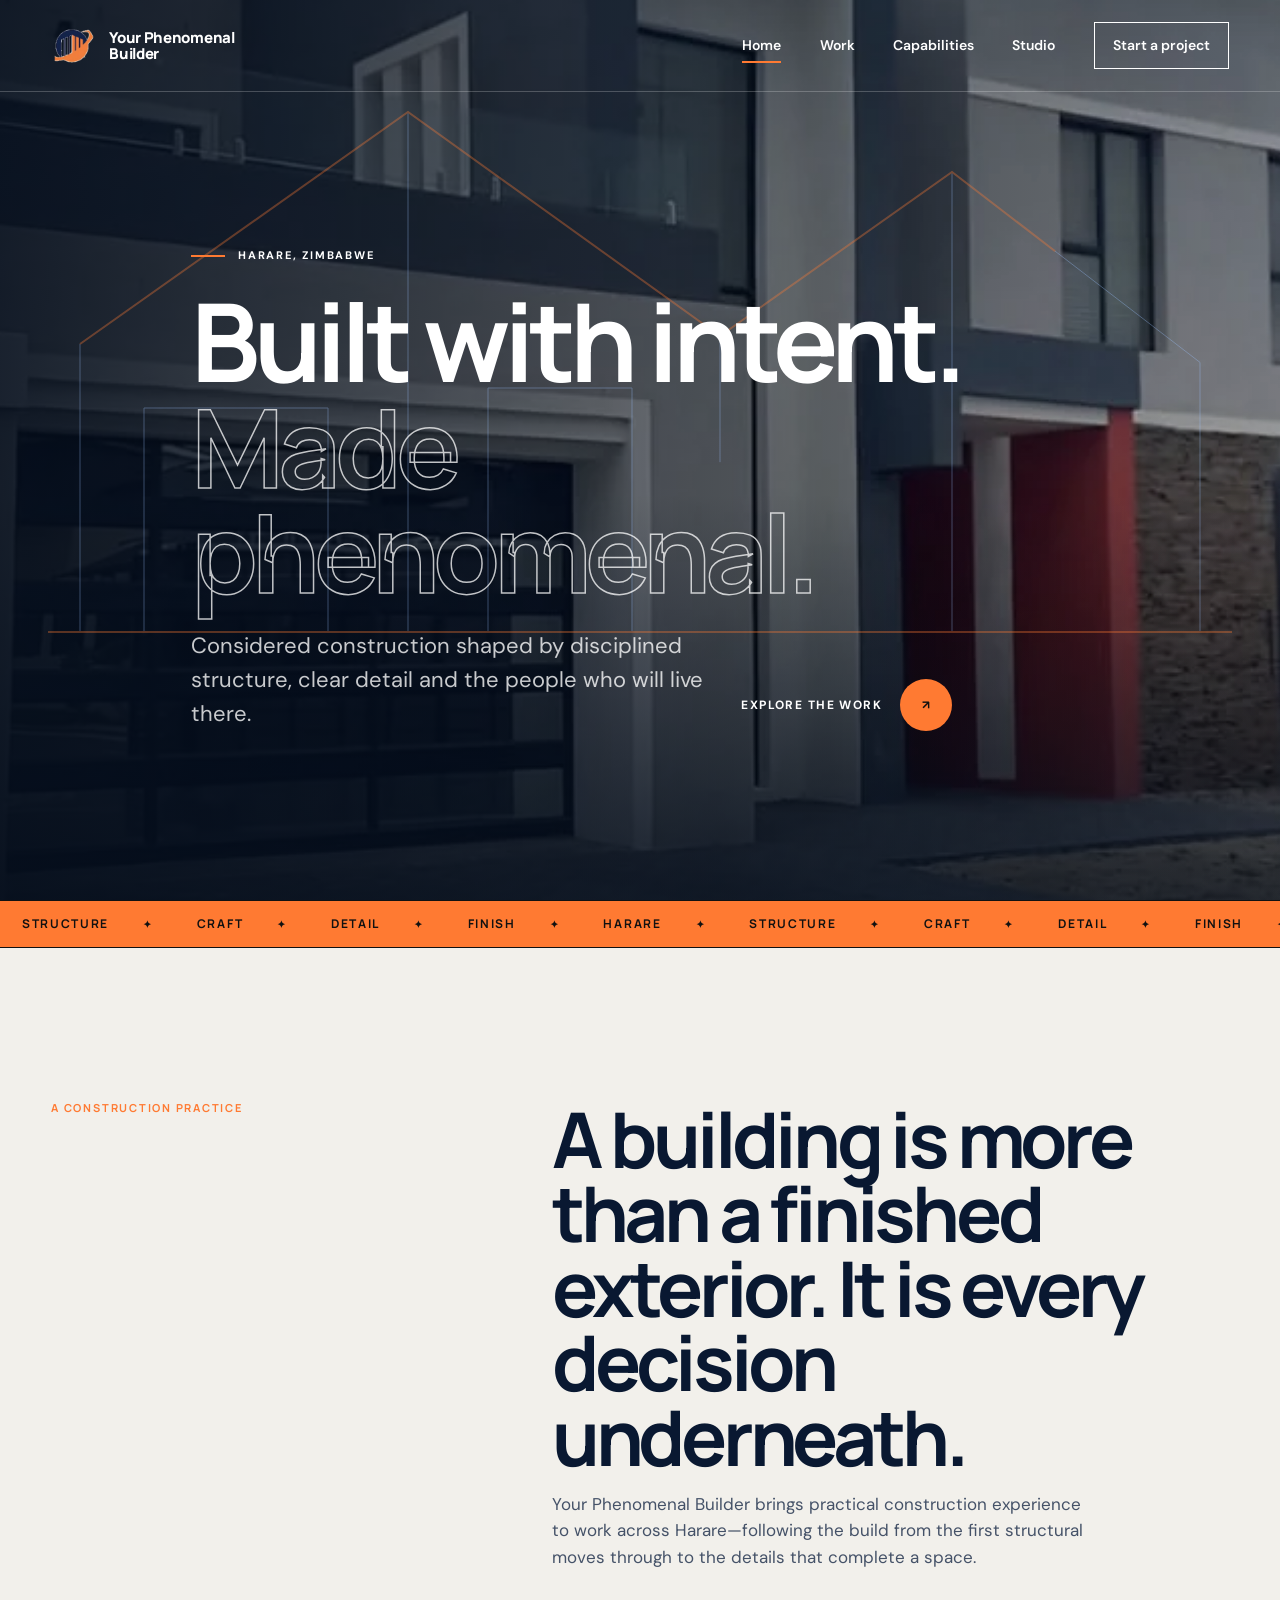
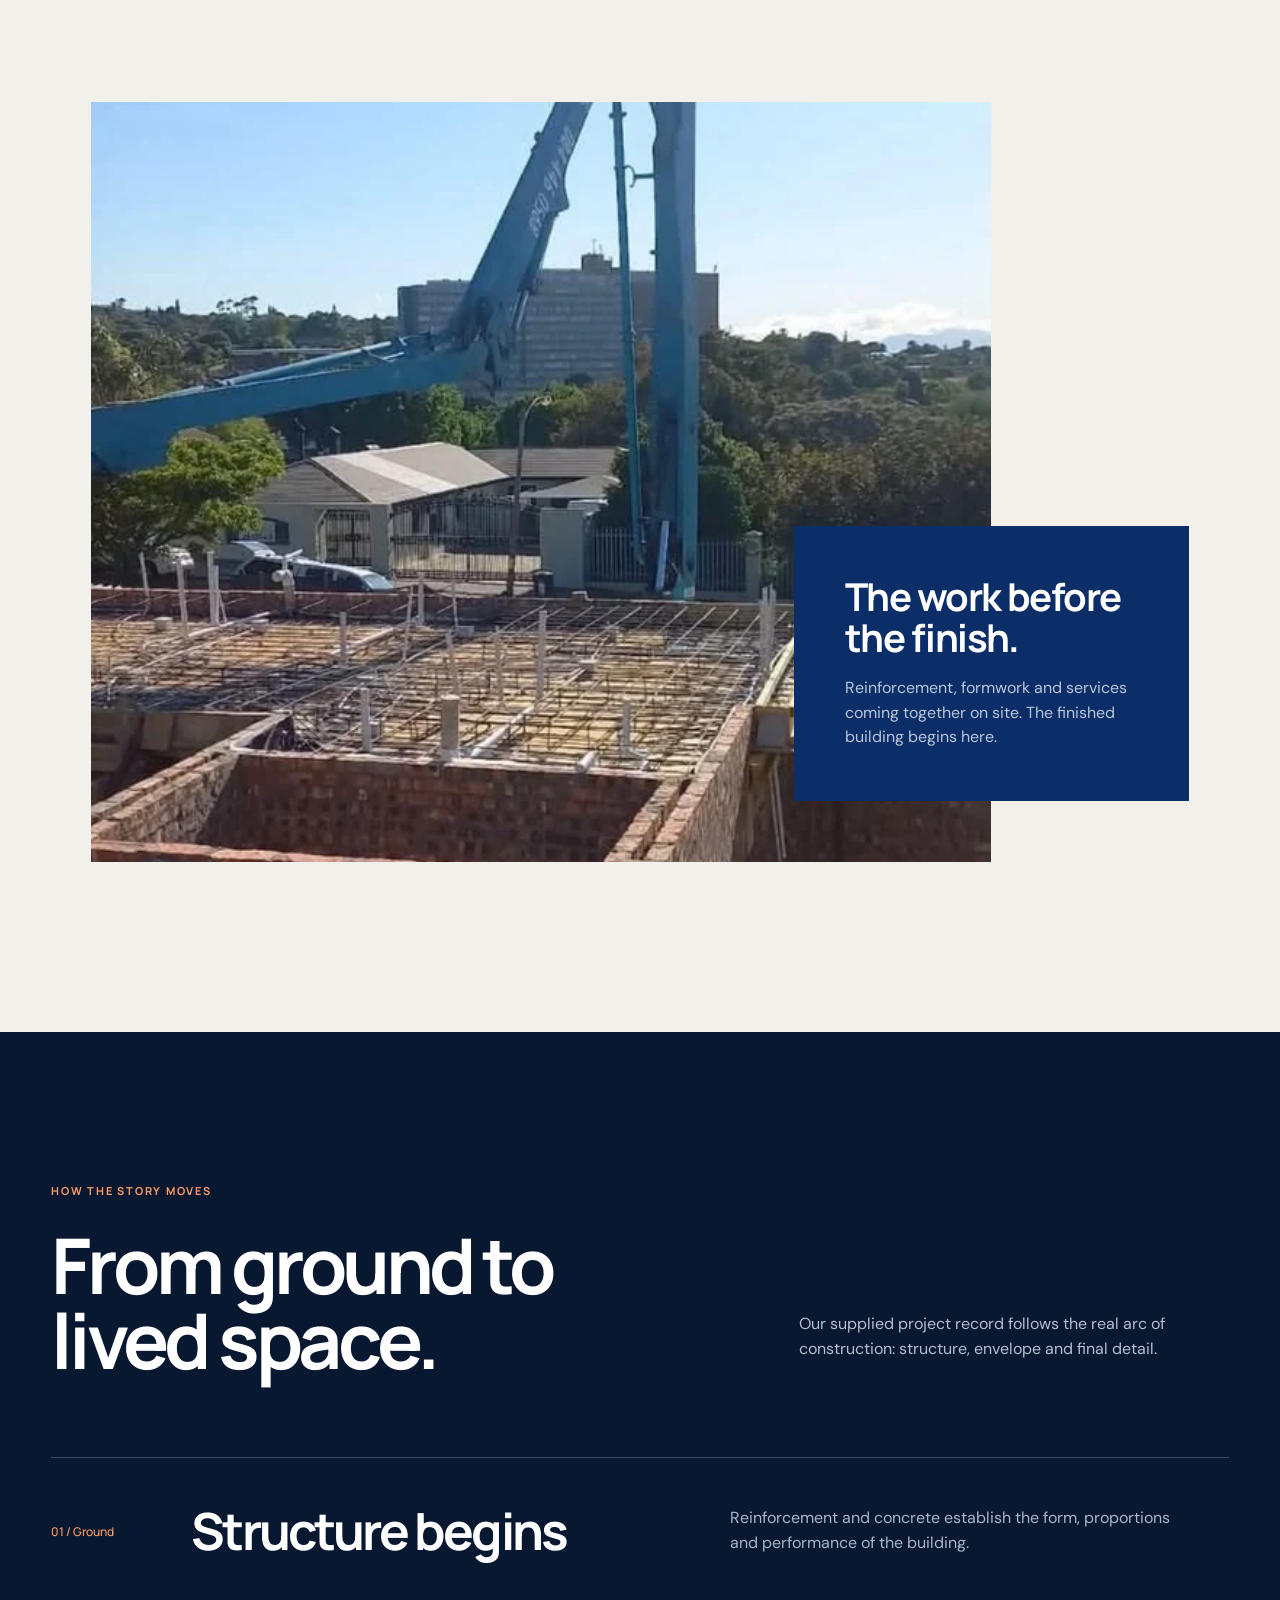
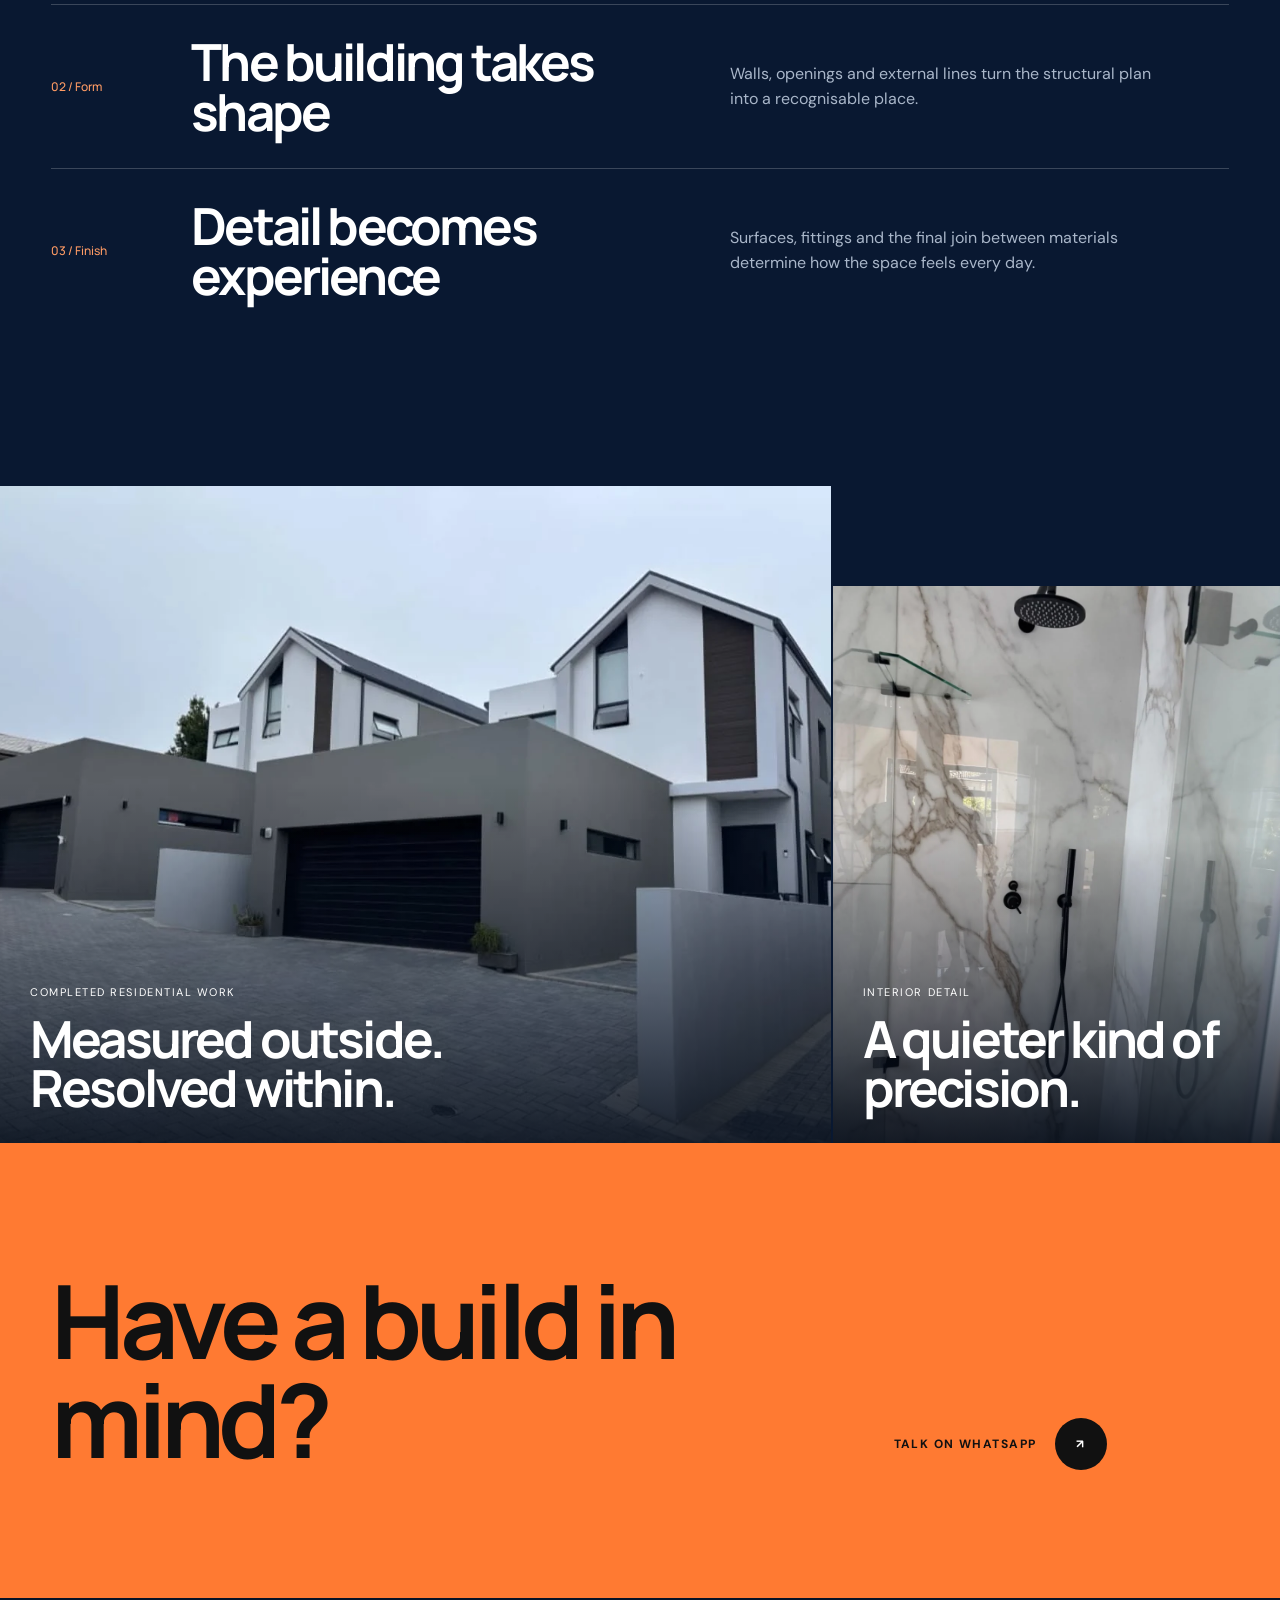
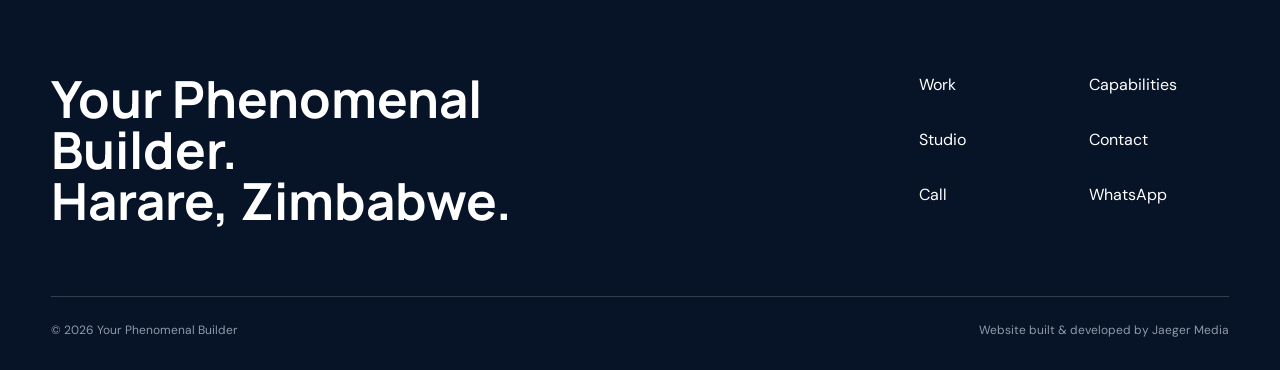
==== index.html @ bd55a6e4 "Build premium multi-page construction website" ====
<!doctype html><html lang="en"><head><meta charset="UTF-8"><meta name="viewport" content="width=device-width,initial-scale=1"><title>Your Phenomenal Builder | Construction Company in Harare</title><meta name="description" content="Your Phenomenal Builder is a Harare construction company delivering considered building work from structure through finish."><link rel="icon" href="/assets/favicon.png"><meta property="og:title" content="Your Phenomenal Builder"><meta property="og:description" content="Built with intent. Finished with care."><meta property="og:image" content="/assets/project-feature.webp"><link rel="stylesheet" href="/styles.css"><script defer src="/main.js"></script></head><body>
<a class="skip" href="#main">Skip to content</a><header class="site-header"><div class="shell header-inner"><a class="brand" href="/"><img src="/assets/logo.png" alt="Your Phenomenal Builder logo"><span>Your Phenomenal Builder</span></a><button class="menu-toggle" aria-label="Open menu" aria-expanded="false"><span></span><span></span></button><nav class="nav" aria-label="Primary"><a href="/" aria-current="page">Home</a><a href="/work/">Work</a><a href="/capabilities/">Capabilities</a><a href="/studio/">Studio</a><a class="nav-cta" href="/contact/">Start a project</a></nav></div></header>
<main id="main"><section class="hero"><div class="hero-media"><img src="/assets/project-feature.webp" alt="Completed contemporary residence by Your Phenomenal Builder"></div><svg class="blueprint" viewBox="0 0 1600 900" preserveAspectRatio="none" aria-hidden="true"><path d="M100 790V430L510 140l390 280v370M900 420l290-205 310 238v337M510 140v650M1190 215v575"/><rect x="180" y="510" width="230" height="280"/><rect x="610" y="485" width="180" height="305"/><path class="accent" d="M60 790h1480M100 430l410-290 390 280 290-205 310 238"/></svg><div class="shell hero-content"><div class="eyebrow">Harare, Zimbabwe</div><h1>Built with intent. <em>Made phenomenal.</em></h1><div class="hero-foot"><p>Considered construction shaped by disciplined structure, clear detail and the people who will live there.</p><a class="arrow-link" href="/work/">Explore the work <i>↗</i></a></div></div></section>
<div class="ticker" aria-hidden="true"><div class="ticker-track"><span>Structure</span><span>Craft</span><span>Detail</span><span>Finish</span><span>Harare</span><span>Structure</span><span>Craft</span><span>Detail</span><span>Finish</span><span>Harare</span></div></div>
<section class="section"><div class="shell"><div class="intro-grid reveal"><div><div class="section-kicker">A construction practice</div></div><div><h2 class="display">A building is more than a finished exterior. It is every decision underneath.</h2><p class="body-copy">Your Phenomenal Builder brings practical construction experience to work across Harare—following the build from the first structural moves through to the details that complete a space.</p></div></div><figure class="proof-image reveal"><img src="/assets/construction-pour.webp" alt="Reinforced concrete work during construction" loading="lazy"><figcaption><strong>The work before the finish.</strong><p>Reinforcement, formwork and services coming together on site. The finished building begins here.</p></figcaption></figure></div></section>
<section class="section dark"><div class="shell"><div class="journey-head reveal"><div><div class="section-kicker">How the story moves</div><h2 class="display">From ground to lived space.</h2></div><p>Our supplied project record follows the real arc of construction: structure, envelope and final detail.</p></div><div class="stage reveal"><div class="stage-num">01 / Ground</div><h3>Structure begins</h3><p>Reinforcement and concrete establish the form, proportions and performance of the building.</p></div><div class="stage reveal"><div class="stage-num">02 / Form</div><h3>The building takes shape</h3><p>Walls, openings and external lines turn the structural plan into a recognisable place.</p></div><div class="stage reveal"><div class="stage-num">03 / Finish</div><h3>Detail becomes experience</h3><p>Surfaces, fittings and the final join between materials determine how the space feels every day.</p></div></div></section>
<section class="project-row"><a class="project-tile reveal" href="/work/"><img src="/assets/residences-courtyard.webp" alt="Contemporary residential development courtyard" loading="lazy"><div class="project-meta"><small>Completed residential work</small><h3>Measured outside.<br>Resolved within.</h3></div></a><a class="project-tile reveal" href="/work/"><img src="/assets/interior-shower.webp" alt="Marble-look shower with black fittings" loading="lazy"><div class="project-meta"><small>Interior detail</small><h3>A quieter kind of precision.</h3></div></a></section>
<section class="cta-band"><div class="shell cta-grid reveal"><h2>Have a build in mind?</h2><a class="arrow-link" href="https://wa.me/263789411117?text=Hello%20Your%20Phenomenal%20Builder%2C%20I%20would%20like%20to%20discuss%20a%20construction%20project." target="_blank" rel="noopener">Talk on WhatsApp <i>↗</i></a></div></section></main>
<footer class="site-footer"><div class="shell"><div class="footer-top"><div class="footer-brand">Your Phenomenal Builder.<br>Harare, Zimbabwe.</div><nav class="footer-nav"><a href="/work/">Work</a><a href="/capabilities/">Capabilities</a><a href="/studio/">Studio</a><a href="/contact/">Contact</a><a href="tel:+263789411117">Call</a><a href="https://wa.me/263789411117">WhatsApp</a></nav></div><div class="footer-bottom"><span>© 2026 Your Phenomenal Builder</span><a class="jm-credit" href="https://wa.me/263789937251" target="_blank" rel="noopener">Website built &amp; developed by Jaeger Media</a></div></div></footer></body></html>
---- styles.css ----
@import url('https://fonts.googleapis.com/css2?family=DM+Sans:wght@400;500;600&family=Manrope:wght@500;600;700;800&display=swap');
:root{--ink:#091831;--blue:#0b2d68;--orange:#ff7a32;--paper:#f2f0eb;--white:#fff;--line:rgba(9,24,49,.18);--muted:#667085;--max:1440px;--pad:clamp(20px,4vw,68px);--ease:cubic-bezier(.22,1,.36,1)}
*{box-sizing:border-box}html{scroll-behavior:smooth}body{margin:0;background:var(--paper);color:var(--ink);font:400 16px/1.55 'DM Sans',sans-serif;overflow-x:hidden}body.menu-open{overflow:hidden}a{color:inherit;text-decoration:none}img{max-width:100%;display:block}button,input,textarea,select{font:inherit}.skip{position:fixed;left:16px;top:-70px;z-index:1000;background:#fff;padding:12px 18px}.skip:focus{top:16px}.shell{width:min(100%,var(--max));margin:auto;padding-inline:var(--pad)}
.site-header{position:fixed;inset:0 0 auto;z-index:100;height:92px;display:flex;align-items:center;border-bottom:1px solid rgba(255,255,255,.22);color:#fff;transition:.35s var(--ease)}.site-header.solid,.internal .site-header{height:76px;background:rgba(242,240,235,.92);backdrop-filter:blur(18px);border-color:var(--line);color:var(--ink)}.header-inner{width:100%;display:flex;align-items:center;justify-content:space-between}.brand{display:flex;align-items:center;gap:12px;font:800 15px/1.05 Manrope,sans-serif;letter-spacing:-.02em}.brand img{width:46px;height:46px;object-fit:contain}.brand span{max-width:126px}.nav{display:flex;align-items:center;gap:clamp(22px,3vw,48px);font-size:14px;font-weight:600}.nav a{position:relative}.nav a:after{content:'';position:absolute;left:0;right:100%;bottom:-7px;height:2px;background:var(--orange);transition:.3s var(--ease)}.nav a:hover:after,.nav a[aria-current=page]:after{right:0}.nav-cta{border:1px solid currentColor;padding:12px 18px}.menu-toggle{display:none;border:0;background:none;color:inherit;width:48px;height:48px;padding:12px}.menu-toggle span{display:block;height:2px;background:currentColor;margin:6px 0}
.hero{min-height:100svh;color:#fff;position:relative;display:grid;align-items:end;overflow:hidden;background:#101c2e}.hero-media{position:absolute;inset:0}.hero-media img{width:100%;height:100%;object-fit:cover;object-position:50% 55%;filter:saturate(.8) contrast(1.04);transform:scale(1.03)}.hero-media:after{content:'';position:absolute;inset:0;background:linear-gradient(90deg,rgba(5,14,28,.88) 0%,rgba(5,14,28,.48) 50%,rgba(5,14,28,.12) 100%),linear-gradient(0deg,rgba(5,14,28,.76),transparent 45%)}
.blueprint{position:absolute;inset:0;opacity:.34;pointer-events:none}.blueprint line,.blueprint path,.blueprint rect{stroke:#9cc2ff;stroke-width:1;fill:none;vector-effect:non-scaling-stroke;stroke-dasharray:1200;stroke-dashoffset:1200;animation:draw 2.8s .4s var(--ease) forwards}.blueprint .accent{stroke:var(--orange);stroke-width:2}@keyframes draw{to{stroke-dashoffset:0}}
.hero-content{position:relative;z-index:2;padding-top:150px;padding-bottom:clamp(44px,8vh,92px);width:min(100%,1000px)}.eyebrow{display:flex;align-items:center;gap:13px;text-transform:uppercase;letter-spacing:.16em;font-size:11px;font-weight:700}.eyebrow:before{content:'';width:34px;height:2px;background:var(--orange)}h1,h2,h3{font-family:Manrope,sans-serif;margin:0;line-height:.97;letter-spacing:-.055em}.hero h1{font-size:clamp(54px,8.5vw,132px);max-width:1020px;margin:24px 0}.hero h1 em{font-style:normal;color:transparent;-webkit-text-stroke:1.5px rgba(255,255,255,.75)}.hero-foot{display:grid;grid-template-columns:minmax(280px,520px) auto;gap:30px;align-items:end}.hero-foot p{font-size:clamp(17px,2vw,22px);max-width:560px;margin:0;color:rgba(255,255,255,.78)}.arrow-link{display:inline-flex;align-items:center;gap:18px;text-transform:uppercase;letter-spacing:.12em;font-size:12px;font-weight:700}.arrow-link i{display:grid;place-items:center;width:52px;height:52px;border-radius:50%;background:var(--orange);font-style:normal;color:#111;transition:.35s var(--ease)}.arrow-link:hover i{transform:translate(5px,-5px)}
.ticker{background:var(--orange);color:#111;overflow:hidden;border-block:1px solid #111}.ticker-track{display:flex;width:max-content;animation:ticker 28s linear infinite}.ticker span{display:flex;align-items:center;gap:34px;padding:17px 22px;text-transform:uppercase;font:700 12px/1 Manrope,sans-serif;letter-spacing:.14em}.ticker span:after{content:'✦';font-size:10px}@keyframes ticker{to{transform:translateX(-50%)}}
.section{padding:clamp(82px,12vw,174px) 0}.section-kicker{font:700 11px/1 Manrope,sans-serif;text-transform:uppercase;letter-spacing:.16em;color:var(--orange);margin-bottom:32px}.intro-grid{display:grid;grid-template-columns:1fr 1.7fr;gap:8vw}.display{font-size:clamp(42px,6vw,88px);max-width:980px}.lead{font-size:clamp(20px,2.2vw,30px);line-height:1.35;max-width:680px;margin:0}.body-copy{max-width:550px;color:#455268;font-size:17px}.proof-image{margin-top:clamp(60px,9vw,120px);position:relative}.proof-image img{width:82%;height:min(70vw,760px);object-fit:cover}.proof-image figcaption{position:absolute;right:0;bottom:8%;width:min(36%,420px);background:var(--blue);color:#fff;padding:clamp(28px,4vw,62px)}.proof-image figcaption strong{display:block;font:700 clamp(26px,3vw,46px)/1.05 Manrope,sans-serif;margin-bottom:18px;letter-spacing:-.04em}.proof-image figcaption p{color:#b9c7dc;margin:0}
.dark{background:var(--ink);color:#fff}.dark .section-kicker{color:#ff9b64}.journey-head{display:grid;grid-template-columns:1.5fr 1fr;gap:8vw;align-items:end;margin-bottom:80px}.journey-head p{color:#b4bfd1;max-width:470px}.stage{display:grid;grid-template-columns:100px 1fr 1fr;gap:40px;padding:32px 0;border-top:1px solid rgba(255,255,255,.2);align-items:center}.stage-num{font:500 12px Manrope;color:#ff9b64}.stage h3{font-size:clamp(32px,4vw,58px)}.stage p{color:#a9b6c9;max-width:450px}.project-row{display:grid;grid-template-columns:1.3fr .7fr;gap:2px;background:var(--ink)}.project-tile{position:relative;overflow:hidden;min-height:620px;background:#152743;color:#fff}.project-tile:nth-child(2){min-height:520px;margin-top:100px}.project-tile img{width:100%;height:100%;object-fit:cover;transition:1s var(--ease)}.project-tile:after{content:'';position:absolute;inset:0;background:linear-gradient(0deg,rgba(4,12,25,.88),transparent 55%)}.project-tile:hover img{transform:scale(1.035)}.project-meta{position:absolute;z-index:2;inset:auto 30px 30px}.project-meta small{font-size:11px;text-transform:uppercase;letter-spacing:.14em}.project-meta h3{font-size:clamp(30px,4vw,58px);margin-top:10px}.cta-band{background:var(--orange);color:#111;padding:clamp(72px,10vw,140px) 0}.cta-grid{display:grid;grid-template-columns:1.4fr .6fr;align-items:end;gap:60px}.cta-band h2{font-size:clamp(50px,8vw,118px)}.cta-band .arrow-link i{background:#111;color:#fff}
.page-hero{padding:190px 0 90px;min-height:64svh;display:flex;align-items:end;border-bottom:1px solid var(--line);position:relative;overflow:hidden}.page-hero:after{content:'';position:absolute;right:-8vw;top:50px;width:42vw;height:42vw;border:1px solid rgba(11,45,104,.12);transform:rotate(20deg)}.page-hero h1{font-size:clamp(56px,10vw,150px);max-width:1100px}.page-hero p{font-size:clamp(18px,2vw,24px);max-width:640px;margin:34px 0 0;color:#526077}.page-index{font:700 11px Manrope;letter-spacing:.16em;text-transform:uppercase;color:var(--orange);margin-bottom:26px}.work-grid{display:grid;grid-template-columns:repeat(12,1fr);gap:clamp(18px,3vw,42px)}.work-card{grid-column:span 7;margin-bottom:70px}.work-card:nth-child(even){grid-column:6/span 7}.work-card:nth-child(3n){grid-column:2/span 9}.work-card img{width:100%;height:clamp(420px,60vw,800px);object-fit:cover}.work-card .caption{display:flex;justify-content:space-between;gap:30px;padding-top:18px;border-top:1px solid var(--line);margin-top:14px}.work-card h2{font-size:clamp(25px,3vw,40px)}.work-card p{margin:0;color:#667085;max-width:360px}
.cap-list{border-top:1px solid var(--line)}.cap-item{display:grid;grid-template-columns:100px 1fr 1fr;gap:40px;padding:45px 0;border-bottom:1px solid var(--line);align-items:start}.cap-item h2{font-size:clamp(30px,4.5vw,62px)}.cap-item p{margin:0;color:#5d687b;max-width:520px}.cap-item small{font:600 12px Manrope;color:var(--orange)}.split-media{display:grid;grid-template-columns:1fr 1fr;min-height:720px}.split-media img{width:100%;height:100%;object-fit:cover}.split-copy{padding:clamp(50px,8vw,120px);display:flex;flex-direction:column;justify-content:center;background:var(--blue);color:#fff}.split-copy h2{font-size:clamp(42px,6vw,80px);margin-bottom:30px}.split-copy p{color:#c4cee0;max-width:520px}.contact-layout{display:grid;grid-template-columns:1fr 1fr;gap:8vw}.contact-list{margin-top:60px;border-top:1px solid var(--line)}.contact-item{padding:26px 0;border-bottom:1px solid var(--line);display:grid;grid-template-columns:120px 1fr;gap:20px}.contact-item small{text-transform:uppercase;letter-spacing:.12em}.contact-item a{font:600 clamp(18px,2vw,26px) Manrope}.form{display:grid;gap:22px}.field label{display:block;font:600 11px Manrope;text-transform:uppercase;letter-spacing:.12em;margin-bottom:8px}.field input,.field textarea,.field select{width:100%;border:0;border-bottom:1px solid var(--ink);background:transparent;padding:12px 0;color:var(--ink);outline:0}.field input:focus,.field textarea:focus,.field select:focus{border-color:var(--orange);box-shadow:0 2px 0 var(--orange)}.field textarea{min-height:130px;resize:vertical}.submit{margin-top:15px;border:0;background:var(--ink);color:#fff;min-height:58px;padding:0 28px;text-transform:uppercase;letter-spacing:.12em;font-size:12px;font-weight:700;cursor:pointer}.submit:hover{background:var(--orange);color:#111}
.site-footer{background:#071327;color:#fff;padding:75px 0 30px}.footer-top{display:grid;grid-template-columns:1fr auto;gap:50px;padding-bottom:70px}.footer-brand{font:700 clamp(30px,4vw,55px)/1 Manrope;max-width:520px}.footer-nav{display:grid;grid-template-columns:repeat(2,140px);gap:12px 30px}.footer-bottom{display:flex;justify-content:space-between;gap:25px;padding-top:24px;border-top:1px solid rgba(255,255,255,.18);color:#8f9aab;font-size:12px}.jm-credit:hover{color:#fff}.reveal{opacity:0;transform:translateY(35px);transition:opacity .9s var(--ease),transform .9s var(--ease)}.reveal.visible{opacity:1;transform:none}
@media(max-width:800px){.site-header{height:74px}.nav{position:fixed;inset:0;background:var(--ink);color:#fff;display:flex;flex-direction:column;justify-content:center;align-items:flex-start;padding:90px 28px;gap:28px;transform:translateX(100%);transition:.5s var(--ease);font:700 34px/1 Manrope}.nav.open{transform:none}.nav-cta{font-size:14px}.menu-toggle{display:block;z-index:2}.hero{min-height:820px}.hero-content{padding-top:120px}.hero h1{font-size:clamp(49px,14vw,76px)}.hero-foot,.intro-grid,.journey-head,.cta-grid,.contact-layout{grid-template-columns:1fr}.hero-foot{align-items:start}.hero-foot .arrow-link{margin-top:16px}.intro-grid{gap:32px}.proof-image img{width:100%;height:580px}.proof-image figcaption{position:relative;width:88%;margin:-80px 0 0 auto}.stage{grid-template-columns:42px 1fr;gap:18px}.stage p{grid-column:2}.project-row{grid-template-columns:1fr}.project-tile,.project-tile:nth-child(2){min-height:520px;margin:0}.page-hero{padding:140px 0 70px;min-height:54svh}.work-card,.work-card:nth-child(even),.work-card:nth-child(3n){grid-column:1/-1;margin-bottom:45px}.work-card img{height:68vh;min-height:430px}.cap-item{grid-template-columns:42px 1fr;gap:18px}.cap-item p{grid-column:2}.split-media{grid-template-columns:1fr;min-height:auto}.split-media img{height:65vh}.footer-top{grid-template-columns:1fr}.footer-bottom{flex-direction:column}.footer-nav{grid-template-columns:1fr 1fr}}
@media(max-width:420px){.brand span{display:none}.hero{min-height:760px}.hero h1{font-size:48px}.proof-image img{height:490px}.proof-image figcaption{width:94%;padding:26px}.work-card img{height:58vh}.contact-item{grid-template-columns:1fr;gap:7px}.footer-nav{grid-template-columns:1fr}.page-hero h1{font-size:52px}}
@media(prefers-reduced-motion:reduce){html{scroll-behavior:auto}*,*:before,*:after{animation-duration:.01ms!important;animation-iteration-count:1!important;transition-duration:.01ms!important}.reveal{opacity:1;transform:none}.blueprint *{stroke-dashoffset:0!important}}
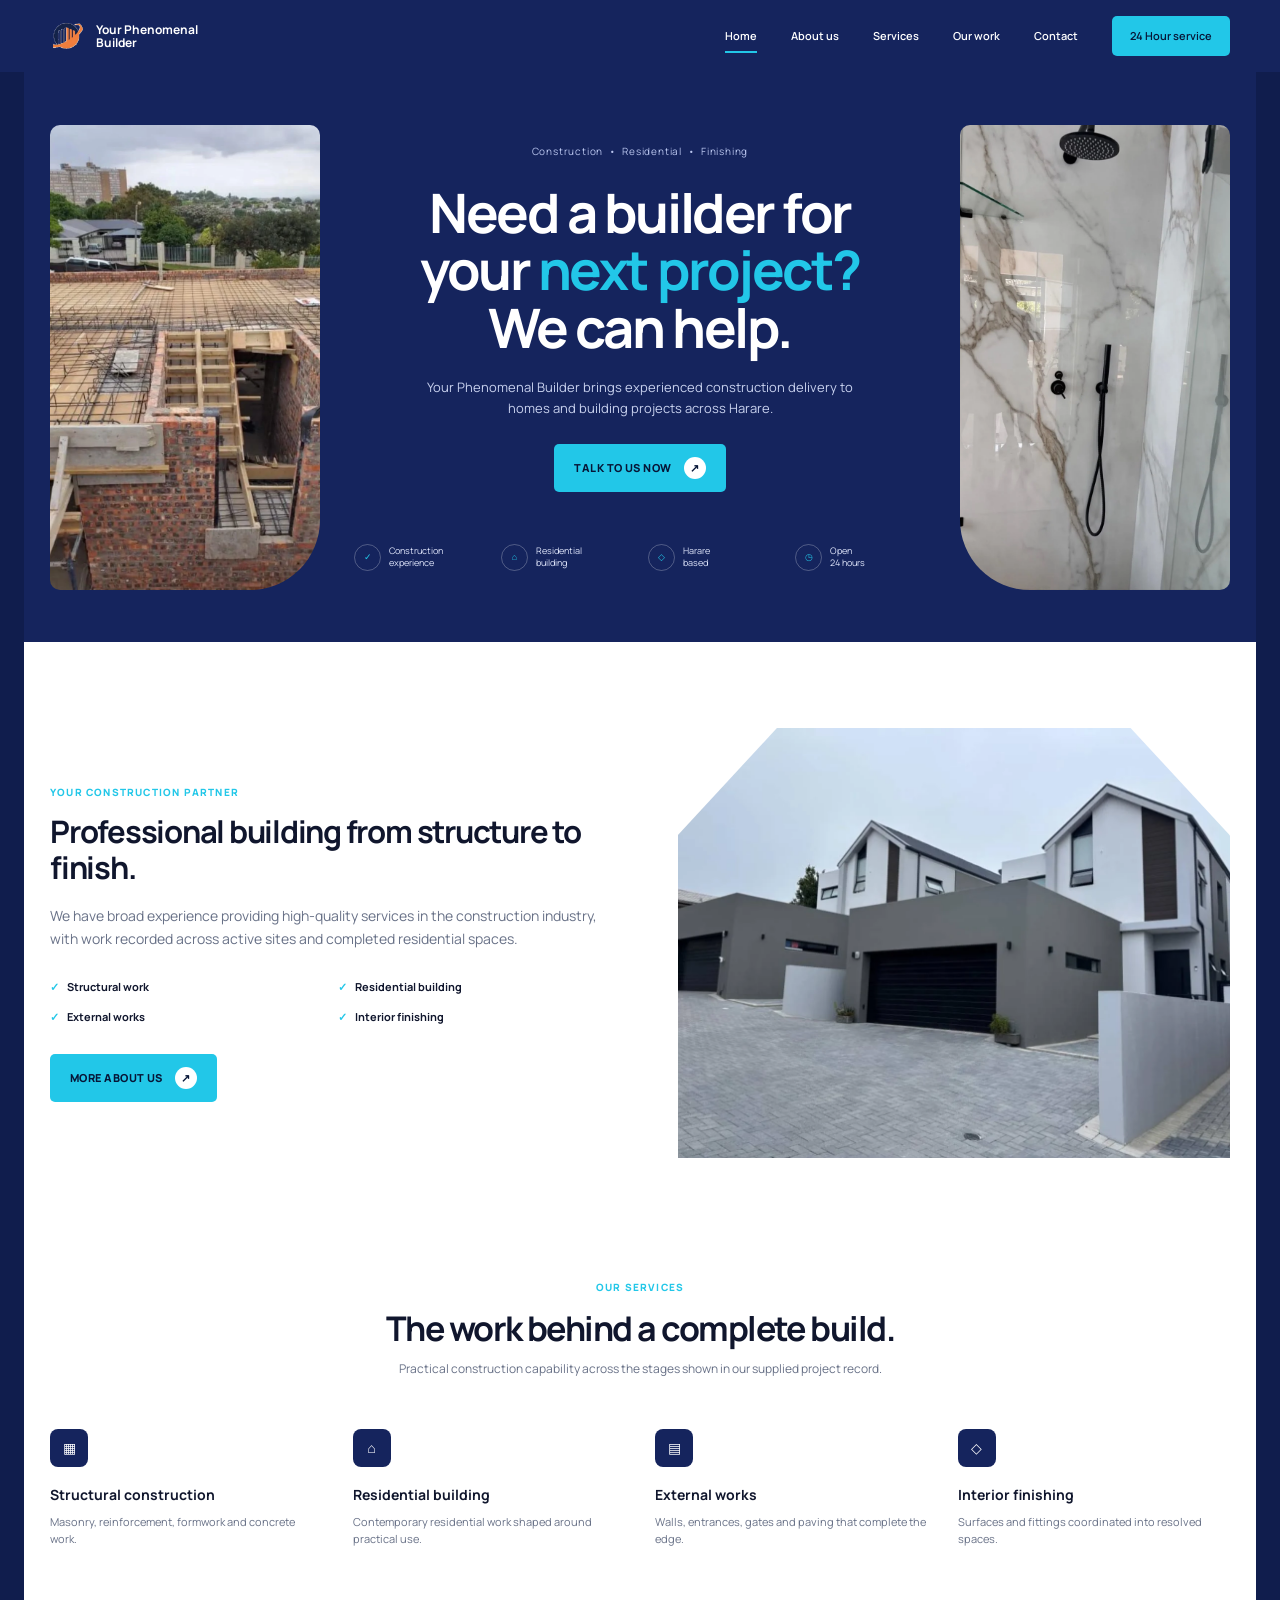
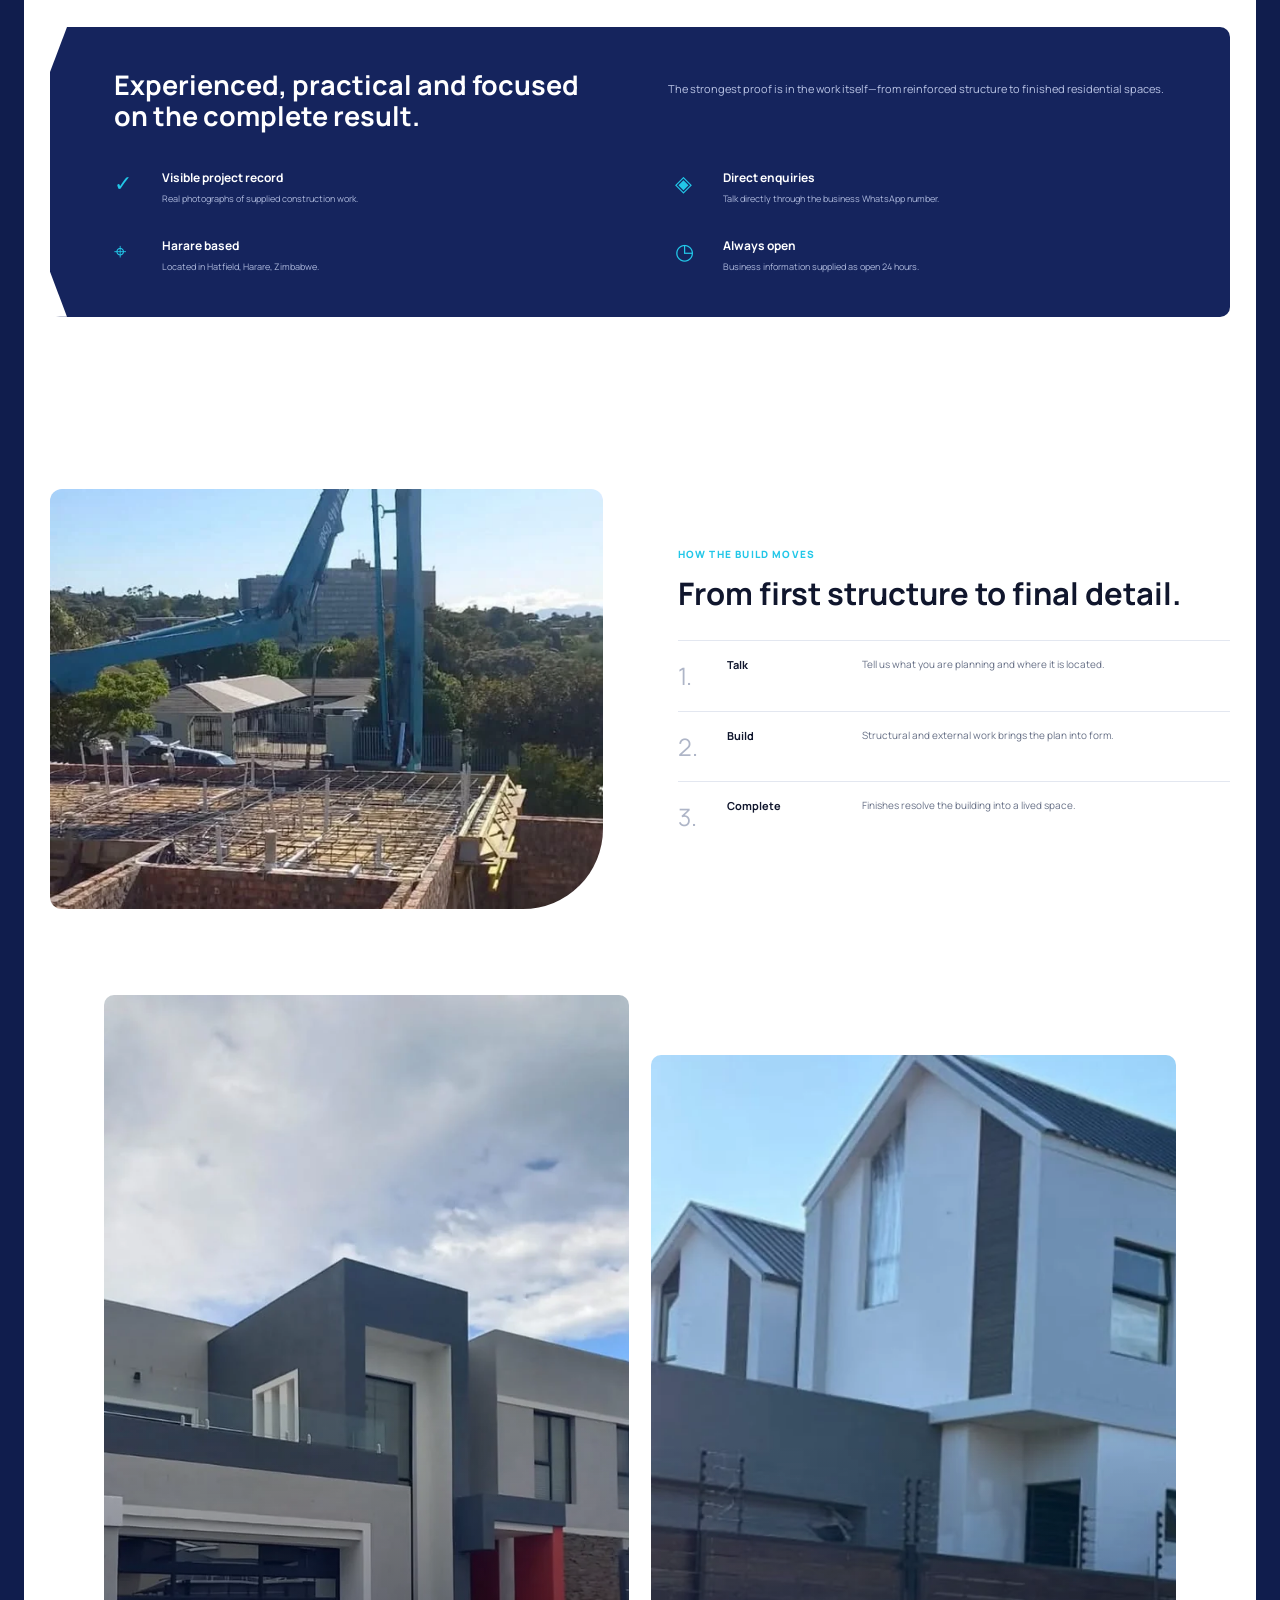
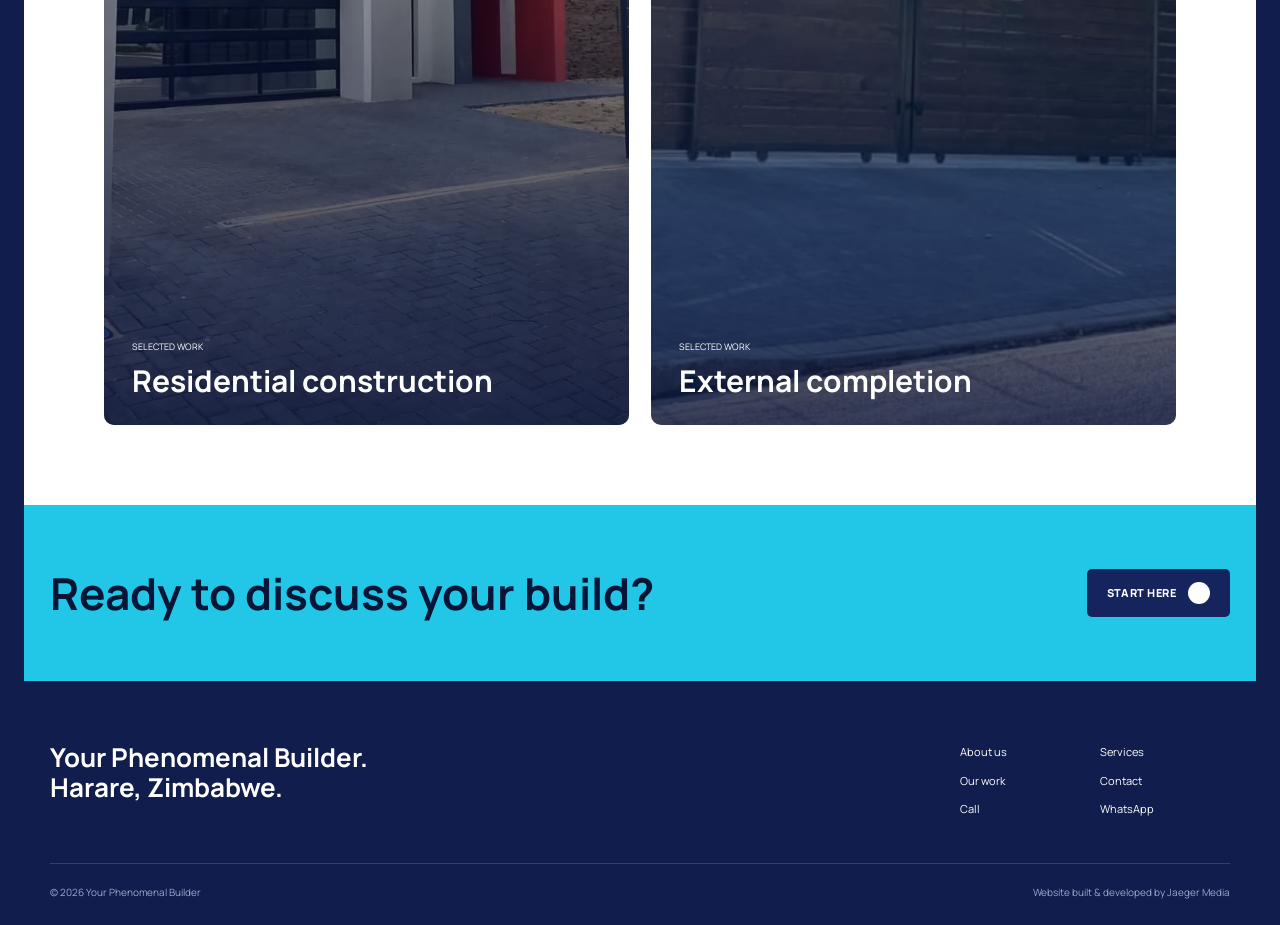
==== commit 8496541d: "Redesign site around compact navy service layout" ====
--- a/index.html
+++ b/index.html
@@ -1,10 +1 @@
-<!doctype html><html lang="en"><head><meta charset="UTF-8"><meta name="viewport" content="width=device-width,initial-scale=1"><title>Your Phenomenal Builder | Construction Company in Harare</title><meta name="description" content="Your Phenomenal Builder is a Harare construction company delivering considered building work from structure through finish."><link rel="icon" href="/assets/favicon.png"><meta property="og:title" content="Your Phenomenal Builder"><meta property="og:description" content="Built with intent. Finished with care."><meta property="og:image" content="/assets/project-feature.webp"><link rel="stylesheet" href="/styles.css"><script defer src="/main.js"></script></head><body>
-<a class="skip" href="#main">Skip to content</a><header class="site-header"><div class="shell header-inner"><a class="brand" href="/"><img src="/assets/logo.png" alt="Your Phenomenal Builder logo"><span>Your Phenomenal Builder</span></a><button class="menu-toggle" aria-label="Open menu" aria-expanded="false"><span></span><span></span></button><nav class="nav" aria-label="Primary"><a href="/" aria-current="page">Home</a><a href="/work/">Work</a><a href="/capabilities/">Capabilities</a><a href="/studio/">Studio</a><a class="nav-cta" href="/contact/">Start a project</a></nav></div></header>
-<main id="main"><section class="hero"><div class="hero-media"><img src="/assets/project-feature.webp" alt="Completed contemporary residence by Your Phenomenal Builder"></div><svg class="blueprint" viewBox="0 0 1600 900" preserveAspectRatio="none" aria-hidden="true"><path d="M100 790V430L510 140l390 280v370M900 420l290-205 310 238v337M510 140v650M1190 215v575"/><rect x="180" y="510" width="230" height="280"/><rect x="610" y="485" width="180" height="305"/><path class="accent" d="M60 790h1480M100 430l410-290 390 280 290-205 310 238"/></svg><div class="shell hero-content"><div class="eyebrow">Harare, Zimbabwe</div><h1>Built with intent. <em>Made phenomenal.</em></h1><div class="hero-foot"><p>Considered construction shaped by disciplined structure, clear detail and the people who will live there.</p><a class="arrow-link" href="/work/">Explore the work <i>↗</i></a></div></div></section>
-<div class="ticker" aria-hidden="true"><div class="ticker-track"><span>Structure</span><span>Craft</span><span>Detail</span><span>Finish</span><span>Harare</span><span>Structure</span><span>Craft</span><span>Detail</span><span>Finish</span><span>Harare</span></div></div>
-<section class="section"><div class="shell"><div class="intro-grid reveal"><div><div class="section-kicker">A construction practice</div></div><div><h2 class="display">A building is more than a finished exterior. It is every decision underneath.</h2><p class="body-copy">Your Phenomenal Builder brings practical construction experience to work across Harare—following the build from the first structural moves through to the details that complete a space.</p></div></div><figure class="proof-image reveal"><img src="/assets/construction-pour.webp" alt="Reinforced concrete work during construction" loading="lazy"><figcaption><strong>The work before the finish.</strong><p>Reinforcement, formwork and services coming together on site. The finished building begins here.</p></figcaption></figure></div></section>
-<section class="section dark"><div class="shell"><div class="journey-head reveal"><div><div class="section-kicker">How the story moves</div><h2 class="display">From ground to lived space.</h2></div><p>Our supplied project record follows the real arc of construction: structure, envelope and final detail.</p></div><div class="stage reveal"><div class="stage-num">01 / Ground</div><h3>Structure begins</h3><p>Reinforcement and concrete establish the form, proportions and performance of the building.</p></div><div class="stage reveal"><div class="stage-num">02 / Form</div><h3>The building takes shape</h3><p>Walls, openings and external lines turn the structural plan into a recognisable place.</p></div><div class="stage reveal"><div class="stage-num">03 / Finish</div><h3>Detail becomes experience</h3><p>Surfaces, fittings and the final join between materials determine how the space feels every day.</p></div></div></section>
-<section class="project-row"><a class="project-tile reveal" href="/work/"><img src="/assets/residences-courtyard.webp" alt="Contemporary residential development courtyard" loading="lazy"><div class="project-meta"><small>Completed residential work</small><h3>Measured outside.<br>Resolved within.</h3></div></a><a class="project-tile reveal" href="/work/"><img src="/assets/interior-shower.webp" alt="Marble-look shower with black fittings" loading="lazy"><div class="project-meta"><small>Interior detail</small><h3>A quieter kind of precision.</h3></div></a></section>
-<section class="cta-band"><div class="shell cta-grid reveal"><h2>Have a build in mind?</h2><a class="arrow-link" href="https://wa.me/263789411117?text=Hello%20Your%20Phenomenal%20Builder%2C%20I%20would%20like%20to%20discuss%20a%20construction%20project." target="_blank" rel="noopener">Talk on WhatsApp <i>↗</i></a></div></section></main>
-<footer class="site-footer"><div class="shell"><div class="footer-top"><div class="footer-brand">Your Phenomenal Builder.<br>Harare, Zimbabwe.</div><nav class="footer-nav"><a href="/work/">Work</a><a href="/capabilities/">Capabilities</a><a href="/studio/">Studio</a><a href="/contact/">Contact</a><a href="tel:+263789411117">Call</a><a href="https://wa.me/263789411117">WhatsApp</a></nav></div><div class="footer-bottom"><span>© 2026 Your Phenomenal Builder</span><a class="jm-credit" href="https://wa.me/263789937251" target="_blank" rel="noopener">Website built &amp; developed by Jaeger Media</a></div></div></footer></body></html>
-
+<!doctype html><html lang="en"><head><meta charset="UTF-8"><meta name="viewport" content="width=device-width,initial-scale=1"><title>Your Phenomenal Builder | Construction Company in Harare</title><meta name="description" content="Your Phenomenal Builder is a Harare construction company delivering considered building work from structure through finish."><link rel="icon" href="/assets/favicon.png"><meta property="og:image" content="/assets/project-feature.webp"><link rel="stylesheet" href="/styles.css"><script defer src="/main.js"></script></head><body><a class="skip" href="#main">Skip to content</a><header class="site-header"><div class="shell header-inner"><a class="brand" href="/"><img src="/assets/logo.png" alt="Your Phenomenal Builder logo"><span>Your Phenomenal Builder</span></a><button class="menu-toggle" aria-label="Open menu" aria-expanded="false"><span></span><span></span></button><nav class="nav"><a href="/" aria-current="page">Home</a><a href="/studio/">About us</a><a href="/capabilities/">Services</a><a href="/work/">Our work</a><a href="/contact/">Contact</a><a class="nav-cta" href="https://wa.me/263789411117">24 Hour service</a></nav></div></header><main id="main" class="page"><section class="hero"><div class="shell"><div class="hero-photo"><img src="/assets/construction-slab.webp" alt="Reinforced residential slab under construction"></div><div class="hero-center"><div class="breadcrumbs">Construction &nbsp;•&nbsp; Residential &nbsp;•&nbsp; Finishing</div><h1>Need a builder for your <em>next project?</em> We can help.</h1><p>Your Phenomenal Builder brings experienced construction delivery to homes and building projects across Harare.</p><a class="primary-btn" href="https://wa.me/263789411117?text=Hello%20Your%20Phenomenal%20Builder%2C%20I%20would%20like%20to%20discuss%20a%20project.">Talk to us now <i>↗</i></a><div class="trust-strip"><div class="trust-item"><span class="trust-icon">✓</span><span>Construction<br>experience</span></div><div class="trust-item"><span class="trust-icon">⌂</span><span>Residential<br>building</span></div><div class="trust-item"><span class="trust-icon">◇</span><span>Harare<br>based</span></div><div class="trust-item"><span class="trust-icon">◷</span><span>Open<br>24 hours</span></div></div></div><div class="hero-photo"><img src="/assets/interior-shower.webp" alt="Completed shower interior with marble-look finishes"></div></div></section><section class="section"><div class="shell"><figure class="proof-image reveal"><figcaption><div class="section-kicker">Your construction partner</div><strong>Professional building from structure to finish.</strong><p>We have broad experience providing high-quality services in the construction industry, with work recorded across active sites and completed residential spaces.</p><div class="proof-list"><span>Structural work</span><span>Residential building</span><span>External works</span><span>Interior finishing</span></div><a class="primary-btn" href="/studio/">More about us <i>↗</i></a></figcaption><img src="/assets/residences-courtyard.webp" alt="Completed contemporary residential development" loading="lazy"></figure></div></section><section class="section dark"><div class="shell"><div class="journey-head reveal"><div class="section-kicker">Our services</div><h2 class="display">The work behind a complete build.</h2><p>Practical construction capability across the stages shown in our supplied project record.</p></div><div class="service-grid"><article class="service reveal"><div class="service-icon">▦</div><h3>Structural construction</h3><p>Masonry, reinforcement, formwork and concrete work.</p></article><article class="service reveal"><div class="service-icon">⌂</div><h3>Residential building</h3><p>Contemporary residential work shaped around practical use.</p></article><article class="service reveal"><div class="service-icon">▤</div><h3>External works</h3><p>Walls, entrances, gates and paving that complete the edge.</p></article><article class="service reveal"><div class="service-icon">◇</div><h3>Interior finishing</h3><p>Surfaces and fittings coordinated into resolved spaces.</p></article></div><div class="guarantee reveal"><div class="guarantee-head"><h2>Experienced, practical and focused on the complete result.</h2><p>The strongest proof is in the work itself—from reinforced structure to finished residential spaces.</p></div><div class="guarantee-grid"><div class="guarantee-item"><i>✓</i><div><b>Visible project record</b><p>Real photographs of supplied construction work.</p></div></div><div class="guarantee-item"><i>◈</i><div><b>Direct enquiries</b><p>Talk directly through the business WhatsApp number.</p></div></div><div class="guarantee-item"><i>⌖</i><div><b>Harare based</b><p>Located in Hatfield, Harare, Zimbabwe.</p></div></div><div class="guarantee-item"><i>◷</i><div><b>Always open</b><p>Business information supplied as open 24 hours.</p></div></div></div></div></div></section><section class="section"><div class="shell process reveal"><div class="process-image"><img src="/assets/construction-pour.webp" alt="Concrete and reinforcement work on site" loading="lazy"></div><div><div class="section-kicker">How the build moves</div><h2>From first structure to final detail.</h2><div class="step"><span>1.</span><b>Talk</b><p>Tell us what you are planning and where it is located.</p></div><div class="step"><span>2.</span><b>Build</b><p>Structural and external work brings the plan into form.</p></div><div class="step"><span>3.</span><b>Complete</b><p>Finishes resolve the building into a lived space.</p></div></div></div></section><section class="project-row"><a class="project-tile reveal" href="/work/"><img src="/assets/project-feature.webp" alt="Completed contemporary residence"><div class="project-meta"><small>Selected work</small><h3>Residential construction</h3></div></a><a class="project-tile reveal" href="/work/"><img src="/assets/residences-gate.webp" alt="Contemporary residence and gate"><div class="project-meta"><small>Selected work</small><h3>External completion</h3></div></a></section><section class="cta-band"><div class="shell cta-grid"><h2>Ready to discuss your build?</h2><a class="arrow-link" href="/contact/">Start here <i>↗</i></a></div></section></main><footer class="site-footer"><div class="shell"><div class="footer-top"><div class="footer-brand">Your Phenomenal Builder.<br>Harare, Zimbabwe.</div><nav class="footer-nav"><a href="/studio/">About us</a><a href="/capabilities/">Services</a><a href="/work/">Our work</a><a href="/contact/">Contact</a><a href="tel:+263789411117">Call</a><a href="https://wa.me/263789411117">WhatsApp</a></nav></div><div class="footer-bottom"><span>© 2026 Your Phenomenal Builder</span><a href="https://wa.me/263789937251">Website built &amp; developed by Jaeger Media</a></div></div></footer></body></html>
--- a/styles.css
+++ b/styles.css
@@ -1,17 +1,5 @@
-@import url('https://fonts.googleapis.com/css2?family=DM+Sans:wght@400;500;600&family=Manrope:wght@500;600;700;800&display=swap');
-:root{--ink:#091831;--blue:#0b2d68;--orange:#ff7a32;--paper:#f2f0eb;--white:#fff;--line:rgba(9,24,49,.18);--muted:#667085;--max:1440px;--pad:clamp(20px,4vw,68px);--ease:cubic-bezier(.22,1,.36,1)}
-*{box-sizing:border-box}html{scroll-behavior:smooth}body{margin:0;background:var(--paper);color:var(--ink);font:400 16px/1.55 'DM Sans',sans-serif;overflow-x:hidden}body.menu-open{overflow:hidden}a{color:inherit;text-decoration:none}img{max-width:100%;display:block}button,input,textarea,select{font:inherit}.skip{position:fixed;left:16px;top:-70px;z-index:1000;background:#fff;padding:12px 18px}.skip:focus{top:16px}.shell{width:min(100%,var(--max));margin:auto;padding-inline:var(--pad)}
-.site-header{position:fixed;inset:0 0 auto;z-index:100;height:92px;display:flex;align-items:center;border-bottom:1px solid rgba(255,255,255,.22);color:#fff;transition:.35s var(--ease)}.site-header.solid,.internal .site-header{height:76px;background:rgba(242,240,235,.92);backdrop-filter:blur(18px);border-color:var(--line);color:var(--ink)}.header-inner{width:100%;display:flex;align-items:center;justify-content:space-between}.brand{display:flex;align-items:center;gap:12px;font:800 15px/1.05 Manrope,sans-serif;letter-spacing:-.02em}.brand img{width:46px;height:46px;object-fit:contain}.brand span{max-width:126px}.nav{display:flex;align-items:center;gap:clamp(22px,3vw,48px);font-size:14px;font-weight:600}.nav a{position:relative}.nav a:after{content:'';position:absolute;left:0;right:100%;bottom:-7px;height:2px;background:var(--orange);transition:.3s var(--ease)}.nav a:hover:after,.nav a[aria-current=page]:after{right:0}.nav-cta{border:1px solid currentColor;padding:12px 18px}.menu-toggle{display:none;border:0;background:none;color:inherit;width:48px;height:48px;padding:12px}.menu-toggle span{display:block;height:2px;background:currentColor;margin:6px 0}
-.hero{min-height:100svh;color:#fff;position:relative;display:grid;align-items:end;overflow:hidden;background:#101c2e}.hero-media{position:absolute;inset:0}.hero-media img{width:100%;height:100%;object-fit:cover;object-position:50% 55%;filter:saturate(.8) contrast(1.04);transform:scale(1.03)}.hero-media:after{content:'';position:absolute;inset:0;background:linear-gradient(90deg,rgba(5,14,28,.88) 0%,rgba(5,14,28,.48) 50%,rgba(5,14,28,.12) 100%),linear-gradient(0deg,rgba(5,14,28,.76),transparent 45%)}
-.blueprint{position:absolute;inset:0;opacity:.34;pointer-events:none}.blueprint line,.blueprint path,.blueprint rect{stroke:#9cc2ff;stroke-width:1;fill:none;vector-effect:non-scaling-stroke;stroke-dasharray:1200;stroke-dashoffset:1200;animation:draw 2.8s .4s var(--ease) forwards}.blueprint .accent{stroke:var(--orange);stroke-width:2}@keyframes draw{to{stroke-dashoffset:0}}
-.hero-content{position:relative;z-index:2;padding-top:150px;padding-bottom:clamp(44px,8vh,92px);width:min(100%,1000px)}.eyebrow{display:flex;align-items:center;gap:13px;text-transform:uppercase;letter-spacing:.16em;font-size:11px;font-weight:700}.eyebrow:before{content:'';width:34px;height:2px;background:var(--orange)}h1,h2,h3{font-family:Manrope,sans-serif;margin:0;line-height:.97;letter-spacing:-.055em}.hero h1{font-size:clamp(54px,8.5vw,132px);max-width:1020px;margin:24px 0}.hero h1 em{font-style:normal;color:transparent;-webkit-text-stroke:1.5px rgba(255,255,255,.75)}.hero-foot{display:grid;grid-template-columns:minmax(280px,520px) auto;gap:30px;align-items:end}.hero-foot p{font-size:clamp(17px,2vw,22px);max-width:560px;margin:0;color:rgba(255,255,255,.78)}.arrow-link{display:inline-flex;align-items:center;gap:18px;text-transform:uppercase;letter-spacing:.12em;font-size:12px;font-weight:700}.arrow-link i{display:grid;place-items:center;width:52px;height:52px;border-radius:50%;background:var(--orange);font-style:normal;color:#111;transition:.35s var(--ease)}.arrow-link:hover i{transform:translate(5px,-5px)}
-.ticker{background:var(--orange);color:#111;overflow:hidden;border-block:1px solid #111}.ticker-track{display:flex;width:max-content;animation:ticker 28s linear infinite}.ticker span{display:flex;align-items:center;gap:34px;padding:17px 22px;text-transform:uppercase;font:700 12px/1 Manrope,sans-serif;letter-spacing:.14em}.ticker span:after{content:'✦';font-size:10px}@keyframes ticker{to{transform:translateX(-50%)}}
-.section{padding:clamp(82px,12vw,174px) 0}.section-kicker{font:700 11px/1 Manrope,sans-serif;text-transform:uppercase;letter-spacing:.16em;color:var(--orange);margin-bottom:32px}.intro-grid{display:grid;grid-template-columns:1fr 1.7fr;gap:8vw}.display{font-size:clamp(42px,6vw,88px);max-width:980px}.lead{font-size:clamp(20px,2.2vw,30px);line-height:1.35;max-width:680px;margin:0}.body-copy{max-width:550px;color:#455268;font-size:17px}.proof-image{margin-top:clamp(60px,9vw,120px);position:relative}.proof-image img{width:82%;height:min(70vw,760px);object-fit:cover}.proof-image figcaption{position:absolute;right:0;bottom:8%;width:min(36%,420px);background:var(--blue);color:#fff;padding:clamp(28px,4vw,62px)}.proof-image figcaption strong{display:block;font:700 clamp(26px,3vw,46px)/1.05 Manrope,sans-serif;margin-bottom:18px;letter-spacing:-.04em}.proof-image figcaption p{color:#b9c7dc;margin:0}
-.dark{background:var(--ink);color:#fff}.dark .section-kicker{color:#ff9b64}.journey-head{display:grid;grid-template-columns:1.5fr 1fr;gap:8vw;align-items:end;margin-bottom:80px}.journey-head p{color:#b4bfd1;max-width:470px}.stage{display:grid;grid-template-columns:100px 1fr 1fr;gap:40px;padding:32px 0;border-top:1px solid rgba(255,255,255,.2);align-items:center}.stage-num{font:500 12px Manrope;color:#ff9b64}.stage h3{font-size:clamp(32px,4vw,58px)}.stage p{color:#a9b6c9;max-width:450px}.project-row{display:grid;grid-template-columns:1.3fr .7fr;gap:2px;background:var(--ink)}.project-tile{position:relative;overflow:hidden;min-height:620px;background:#152743;color:#fff}.project-tile:nth-child(2){min-height:520px;margin-top:100px}.project-tile img{width:100%;height:100%;object-fit:cover;transition:1s var(--ease)}.project-tile:after{content:'';position:absolute;inset:0;background:linear-gradient(0deg,rgba(4,12,25,.88),transparent 55%)}.project-tile:hover img{transform:scale(1.035)}.project-meta{position:absolute;z-index:2;inset:auto 30px 30px}.project-meta small{font-size:11px;text-transform:uppercase;letter-spacing:.14em}.project-meta h3{font-size:clamp(30px,4vw,58px);margin-top:10px}.cta-band{background:var(--orange);color:#111;padding:clamp(72px,10vw,140px) 0}.cta-grid{display:grid;grid-template-columns:1.4fr .6fr;align-items:end;gap:60px}.cta-band h2{font-size:clamp(50px,8vw,118px)}.cta-band .arrow-link i{background:#111;color:#fff}
-.page-hero{padding:190px 0 90px;min-height:64svh;display:flex;align-items:end;border-bottom:1px solid var(--line);position:relative;overflow:hidden}.page-hero:after{content:'';position:absolute;right:-8vw;top:50px;width:42vw;height:42vw;border:1px solid rgba(11,45,104,.12);transform:rotate(20deg)}.page-hero h1{font-size:clamp(56px,10vw,150px);max-width:1100px}.page-hero p{font-size:clamp(18px,2vw,24px);max-width:640px;margin:34px 0 0;color:#526077}.page-index{font:700 11px Manrope;letter-spacing:.16em;text-transform:uppercase;color:var(--orange);margin-bottom:26px}.work-grid{display:grid;grid-template-columns:repeat(12,1fr);gap:clamp(18px,3vw,42px)}.work-card{grid-column:span 7;margin-bottom:70px}.work-card:nth-child(even){grid-column:6/span 7}.work-card:nth-child(3n){grid-column:2/span 9}.work-card img{width:100%;height:clamp(420px,60vw,800px);object-fit:cover}.work-card .caption{display:flex;justify-content:space-between;gap:30px;padding-top:18px;border-top:1px solid var(--line);margin-top:14px}.work-card h2{font-size:clamp(25px,3vw,40px)}.work-card p{margin:0;color:#667085;max-width:360px}
-.cap-list{border-top:1px solid var(--line)}.cap-item{display:grid;grid-template-columns:100px 1fr 1fr;gap:40px;padding:45px 0;border-bottom:1px solid var(--line);align-items:start}.cap-item h2{font-size:clamp(30px,4.5vw,62px)}.cap-item p{margin:0;color:#5d687b;max-width:520px}.cap-item small{font:600 12px Manrope;color:var(--orange)}.split-media{display:grid;grid-template-columns:1fr 1fr;min-height:720px}.split-media img{width:100%;height:100%;object-fit:cover}.split-copy{padding:clamp(50px,8vw,120px);display:flex;flex-direction:column;justify-content:center;background:var(--blue);color:#fff}.split-copy h2{font-size:clamp(42px,6vw,80px);margin-bottom:30px}.split-copy p{color:#c4cee0;max-width:520px}.contact-layout{display:grid;grid-template-columns:1fr 1fr;gap:8vw}.contact-list{margin-top:60px;border-top:1px solid var(--line)}.contact-item{padding:26px 0;border-bottom:1px solid var(--line);display:grid;grid-template-columns:120px 1fr;gap:20px}.contact-item small{text-transform:uppercase;letter-spacing:.12em}.contact-item a{font:600 clamp(18px,2vw,26px) Manrope}.form{display:grid;gap:22px}.field label{display:block;font:600 11px Manrope;text-transform:uppercase;letter-spacing:.12em;margin-bottom:8px}.field input,.field textarea,.field select{width:100%;border:0;border-bottom:1px solid var(--ink);background:transparent;padding:12px 0;color:var(--ink);outline:0}.field input:focus,.field textarea:focus,.field select:focus{border-color:var(--orange);box-shadow:0 2px 0 var(--orange)}.field textarea{min-height:130px;resize:vertical}.submit{margin-top:15px;border:0;background:var(--ink);color:#fff;min-height:58px;padding:0 28px;text-transform:uppercase;letter-spacing:.12em;font-size:12px;font-weight:700;cursor:pointer}.submit:hover{background:var(--orange);color:#111}
-.site-footer{background:#071327;color:#fff;padding:75px 0 30px}.footer-top{display:grid;grid-template-columns:1fr auto;gap:50px;padding-bottom:70px}.footer-brand{font:700 clamp(30px,4vw,55px)/1 Manrope;max-width:520px}.footer-nav{display:grid;grid-template-columns:repeat(2,140px);gap:12px 30px}.footer-bottom{display:flex;justify-content:space-between;gap:25px;padding-top:24px;border-top:1px solid rgba(255,255,255,.18);color:#8f9aab;font-size:12px}.jm-credit:hover{color:#fff}.reveal{opacity:0;transform:translateY(35px);transition:opacity .9s var(--ease),transform .9s var(--ease)}.reveal.visible{opacity:1;transform:none}
-@media(max-width:800px){.site-header{height:74px}.nav{position:fixed;inset:0;background:var(--ink);color:#fff;display:flex;flex-direction:column;justify-content:center;align-items:flex-start;padding:90px 28px;gap:28px;transform:translateX(100%);transition:.5s var(--ease);font:700 34px/1 Manrope}.nav.open{transform:none}.nav-cta{font-size:14px}.menu-toggle{display:block;z-index:2}.hero{min-height:820px}.hero-content{padding-top:120px}.hero h1{font-size:clamp(49px,14vw,76px)}.hero-foot,.intro-grid,.journey-head,.cta-grid,.contact-layout{grid-template-columns:1fr}.hero-foot{align-items:start}.hero-foot .arrow-link{margin-top:16px}.intro-grid{gap:32px}.proof-image img{width:100%;height:580px}.proof-image figcaption{position:relative;width:88%;margin:-80px 0 0 auto}.stage{grid-template-columns:42px 1fr;gap:18px}.stage p{grid-column:2}.project-row{grid-template-columns:1fr}.project-tile,.project-tile:nth-child(2){min-height:520px;margin:0}.page-hero{padding:140px 0 70px;min-height:54svh}.work-card,.work-card:nth-child(even),.work-card:nth-child(3n){grid-column:1/-1;margin-bottom:45px}.work-card img{height:68vh;min-height:430px}.cap-item{grid-template-columns:42px 1fr;gap:18px}.cap-item p{grid-column:2}.split-media{grid-template-columns:1fr;min-height:auto}.split-media img{height:65vh}.footer-top{grid-template-columns:1fr}.footer-bottom{flex-direction:column}.footer-nav{grid-template-columns:1fr 1fr}}
-@media(max-width:420px){.brand span{display:none}.hero{min-height:760px}.hero h1{font-size:48px}.proof-image img{height:490px}.proof-image figcaption{width:94%;padding:26px}.work-card img{height:58vh}.contact-item{grid-template-columns:1fr;gap:7px}.footer-nav{grid-template-columns:1fr}.page-hero h1{font-size:52px}}
-@media(prefers-reduced-motion:reduce){html{scroll-behavior:auto}*,*:before,*:after{animation-duration:.01ms!important;animation-iteration-count:1!important;transition-duration:.01ms!important}.reveal{opacity:1;transform:none}.blueprint *{stroke-dashoffset:0!important}}
-
+@import url('https://fonts.googleapis.com/css2?family=Manrope:wght@400;500;600;700;800&display=swap');
+:root{--navy:#15245d;--deep:#101d4d;--cyan:#22c7e8;--ink:#10162d;--muted:#687187;--line:#e3e7f0;--max:1180px;--ease:cubic-bezier(.22,1,.36,1)}*{box-sizing:border-box}html{scroll-behavior:smooth}body{margin:0;background:var(--deep);color:var(--ink);font:400 14px/1.65 Manrope,sans-serif}body.menu-open{overflow:hidden}a{color:inherit;text-decoration:none}img{display:block;max-width:100%}button,input,textarea,select{font:inherit}.shell{width:min(calc(100% - 40px),var(--max));margin:auto}.skip{position:fixed;top:-70px;left:20px;z-index:200;background:#fff;padding:12px 18px}.skip:focus{top:18px}.site-header{height:72px;background:var(--navy);color:#fff;display:flex;align-items:center;position:relative;z-index:100}.site-header.solid{box-shadow:0 8px 25px rgba(3,10,36,.13)}.header-inner{display:flex;align-items:center;justify-content:space-between}.brand{display:flex;align-items:center;gap:10px;font-weight:700;font-size:12px;line-height:1.1}.brand img{width:36px;height:36px;object-fit:contain}.brand span{max-width:112px}.nav{display:flex;align-items:center;gap:34px;font-size:11px;font-weight:600}.nav a{position:relative}.nav a:after{content:'';position:absolute;left:0;right:100%;bottom:-8px;height:2px;background:var(--cyan);transition:.25s}.nav a:hover:after,.nav a[aria-current=page]:after{right:0}.nav-cta{background:var(--cyan);color:#071637;padding:11px 18px;border-radius:5px}.nav-cta:after{display:none}.menu-toggle{display:none;background:none;border:0;color:inherit;width:48px;height:48px}.menu-toggle span{display:block;height:2px;background:currentColor;margin:6px}.hero{background:var(--navy);color:#fff;min-height:570px;overflow:hidden}.hero .shell{min-height:570px;display:grid;grid-template-columns:270px 1fr 270px;align-items:center;gap:34px}.hero-photo{height:465px;overflow:hidden;border-radius:10px}.hero-photo:first-child{border-bottom-right-radius:70px}.hero-photo:last-child{border-bottom-left-radius:70px}.hero-photo img{width:100%;height:100%;object-fit:cover}.hero-center{text-align:center;position:relative;z-index:3}.breadcrumbs{font-size:10px;letter-spacing:.08em;color:#b9c5ee;margin-bottom:24px}.hero h1{font-size:clamp(34px,4.25vw,58px);line-height:1.06;letter-spacing:-.045em;margin:0 auto 20px;max-width:510px}.hero h1 em{font-style:normal;color:var(--cyan)}.hero-center p{font-size:13px;color:#c8d1ee;max-width:440px;margin:0 auto 24px}.primary-btn,.arrow-link{display:inline-flex;align-items:center;gap:12px;background:var(--cyan);color:#071637;border-radius:5px;padding:13px 20px;font-size:11px;font-weight:800;text-transform:uppercase;letter-spacing:.04em}.primary-btn i,.arrow-link i{display:grid;place-items:center;width:22px;height:22px;border-radius:50%;background:#fff;font-style:normal}.trust-strip{display:grid;grid-template-columns:repeat(4,1fr);gap:16px;max-width:620px;margin:52px auto 0;color:#e0e6fb}.trust-item{display:flex;align-items:center;gap:8px;text-align:left;font-size:9px;line-height:1.3}.trust-icon{width:27px;height:27px;border:1px solid rgba(255,255,255,.25);border-radius:50%;display:grid;place-items:center;color:var(--cyan)}.page{background:#fff;width:min(calc(100% - 48px),1260px);margin:auto}.ticker{display:none}.section{padding:86px 0;background:#fff}.section-kicker{font-size:10px;font-weight:800;color:var(--cyan);letter-spacing:.12em;text-transform:uppercase;margin-bottom:14px}.intro-grid{display:grid;grid-template-columns:1fr 1.05fr;gap:90px;align-items:center}.display{font-size:clamp(32px,4vw,52px);line-height:1.1;letter-spacing:-.045em;margin:0}.lead{font-size:18px;line-height:1.45}.body-copy{font-size:13px;color:var(--muted);max-width:530px}.proof-image{margin:0;display:grid;grid-template-columns:1fr 1fr;align-items:center;gap:75px}.proof-image img{height:430px;width:100%;object-fit:cover;clip-path:polygon(18% 0,82% 0,100% 25%,100% 100%,0 100%,0 25%)}.proof-image figcaption{position:static;background:none;color:var(--ink);padding:0}.proof-image figcaption strong{display:block;font-size:31px;line-height:1.15;letter-spacing:-.04em;margin-bottom:18px}.proof-image figcaption p{color:var(--muted)}.proof-list{display:grid;grid-template-columns:1fr 1fr;gap:12px 24px;margin:28px 0}.proof-list span{font-size:11px;font-weight:700}.proof-list span:before{content:'✓';color:var(--cyan);margin-right:8px}.dark{background:white;color:var(--ink);padding-top:35px}.journey-head{text-align:center;margin:0 auto 50px;max-width:640px}.journey-head .display{font-size:34px}.journey-head p{font-size:12px;color:var(--muted)}.service-grid{display:grid;grid-template-columns:repeat(4,1fr);gap:35px 30px}.service-icon{width:38px;height:38px;border-radius:8px;background:var(--navy);color:#fff;display:grid;place-items:center;margin-bottom:16px}.service h3{font-size:14px;margin:0 0 7px}.service p{font-size:11px;line-height:1.55;color:var(--muted);margin:0}.guarantee{background:var(--navy);color:#fff;border-radius:10px;margin-top:80px;padding:42px 64px;position:relative}.guarantee:before,.guarantee:after{content:'';position:absolute;left:0;width:17px;height:45px;background:#fff}.guarantee:before{top:0;clip-path:polygon(0 0,100% 0,0 100%)}.guarantee:after{bottom:0;clip-path:polygon(0 100%,100% 100%,0 0)}.guarantee-head{display:grid;grid-template-columns:1fr 1fr;gap:55px;margin-bottom:34px}.guarantee h2{font-size:27px;line-height:1.15;margin:0}.guarantee-head p{font-size:11px;color:#bac4e5}.guarantee-grid{display:grid;grid-template-columns:1fr 1fr;gap:26px 70px}.guarantee-item{display:grid;grid-template-columns:34px 1fr;gap:14px}.guarantee-item b{font-size:12px}.guarantee-item p{font-size:9px;color:#aeb9dc;margin:4px 0 0}.guarantee-item i{color:var(--cyan);font-style:normal;font-size:22px}.process{display:grid;grid-template-columns:1fr 1fr;gap:75px;align-items:center}.process-image{height:420px;border-radius:12px 12px 80px 12px;overflow:hidden}.process-image img{width:100%;height:100%;object-fit:cover}.process h2{font-size:31px;line-height:1.15;margin:0 0 28px}.step{display:grid;grid-template-columns:34px 120px 1fr;gap:15px;padding:15px 0;border-top:1px solid var(--line)}.step span{font-size:24px;color:#aeb5c7}.step b{font-size:11px}.step p{font-size:10px;color:var(--muted);margin:0}.project-row{display:grid;grid-template-columns:1fr 1fr;background:#fff;gap:22px;padding:0 6.5% 80px}.project-tile{min-height:500px;position:relative;overflow:hidden;border-radius:10px;color:#fff}.project-tile:nth-child(2){margin-top:60px}.project-tile img{width:100%;height:100%;object-fit:cover;transition:.7s var(--ease)}.project-tile:after{content:'';position:absolute;inset:0;background:linear-gradient(0deg,rgba(8,17,54,.8),transparent 60%)}.project-tile:hover img{transform:scale(1.03)}.project-meta{position:absolute;z-index:2;left:28px;bottom:28px}.project-meta small{font-size:9px;text-transform:uppercase}.project-meta h3{font-size:30px;line-height:1.08;margin:9px 0 0}.cta-band{background:var(--cyan);color:#071637;padding:64px 0}.cta-grid{display:flex;align-items:center;justify-content:space-between;gap:40px}.cta-band h2{font-size:44px;line-height:1.05;margin:0}.cta-band .arrow-link{background:var(--navy);color:#fff}.site-footer{background:var(--deep);color:#fff;padding:62px 0 25px}.footer-top{display:flex;justify-content:space-between;gap:50px;padding-bottom:45px}.footer-brand{font-size:26px;font-weight:700;line-height:1.15}.footer-nav{display:grid;grid-template-columns:repeat(2,130px);gap:10px;font-size:11px}.footer-bottom{border-top:1px solid rgba(255,255,255,.15);padding-top:20px;display:flex;justify-content:space-between;font-size:10px;color:#9ca8cc}.page-hero{background:var(--navy);color:#fff;min-height:390px;padding:95px 0 70px;display:flex;align-items:center}.page-hero h1{font-size:clamp(45px,6vw,78px);line-height:1.04;letter-spacing:-.045em;margin:0;max-width:850px}.page-hero p{color:#c3cdec;max-width:590px;font-size:13px}.page-index{font-size:10px;color:var(--cyan);text-transform:uppercase;letter-spacing:.13em;margin-bottom:16px}.work-grid{display:grid;grid-template-columns:1fr 1fr;gap:50px 26px}.work-card{margin:0!important}.work-card:nth-child(even){margin-top:65px!important}.work-card img{width:100%;height:500px;object-fit:cover;border-radius:9px}.work-card .caption{padding-top:14px;display:flex;justify-content:space-between;gap:25px}.work-card h2{font-size:19px;margin:0}.work-card p{font-size:10px;color:var(--muted);max-width:240px;margin:0}.cap-list{border-top:1px solid var(--line)}.cap-item{display:grid;grid-template-columns:60px 1fr 1fr;gap:40px;padding:34px 0;border-bottom:1px solid var(--line)}.cap-item small{color:var(--cyan);font-weight:700}.cap-item h2{font-size:29px;margin:0}.cap-item p{font-size:12px;color:var(--muted);margin:0}.split-media{display:grid;grid-template-columns:1fr 1fr}.split-media img{height:600px;width:100%;object-fit:cover}.split-copy{background:var(--navy);color:#fff;padding:70px}.split-copy h2{font-size:44px;line-height:1.1;margin:0 0 25px}.split-copy p{font-size:12px;color:#bdc7e7}.contact-layout{display:grid;grid-template-columns:1fr 1fr;gap:90px}.contact-list{margin-top:35px}.contact-item{display:grid;grid-template-columns:100px 1fr;padding:17px 0;border-top:1px solid var(--line)}.contact-item small{font-size:9px;text-transform:uppercase}.contact-item a{font-size:17px;font-weight:700}.form{display:grid;gap:18px}.field label{display:block;font-size:9px;font-weight:700;text-transform:uppercase;margin-bottom:5px}.field input,.field select,.field textarea{width:100%;border:1px solid var(--line);border-radius:5px;padding:12px;background:#fff}.field textarea{min-height:120px}.submit{background:var(--cyan);color:#071637;border:0;border-radius:5px;padding:14px 22px;font-size:11px;font-weight:800}.reveal{opacity:0;transform:translateY(20px);transition:.7s var(--ease)}.reveal.visible{opacity:1;transform:none}
+@media(max-width:900px){.nav{position:fixed;inset:0;background:var(--navy);flex-direction:column;justify-content:center;align-items:flex-start;padding:80px 30px;font-size:28px;transform:translateX(100%);transition:.45s var(--ease)}.nav.open{transform:none}.menu-toggle{display:block;z-index:2}.hero .shell{grid-template-columns:1fr;min-height:690px;padding-block:45px}.hero-photo{position:absolute;width:42%;height:300px;opacity:.28}.hero-photo:first-child{left:0;bottom:0}.hero-photo:last-child{right:0;top:70px}.hero-center{max-width:580px;margin:auto}.trust-strip{grid-template-columns:1fr 1fr}.page{width:100%}.intro-grid,.proof-image,.process,.contact-layout{grid-template-columns:1fr;gap:45px}.proof-image img{order:2}.service-grid{grid-template-columns:1fr 1fr}.guarantee{padding:40px}.guarantee-head,.guarantee-grid{grid-template-columns:1fr}.work-grid{grid-template-columns:1fr}.work-card:nth-child(even){margin-top:0!important}.split-copy{padding:50px 35px}}
+@media(max-width:600px){.shell{width:min(calc(100% - 32px),var(--max))}.site-header{height:66px}.hero,.hero .shell{min-height:680px}.hero h1{font-size:39px}.hero-photo{width:56%;height:255px}.hero-center p{font-size:12px}.trust-strip{margin-top:38px}.section{padding:64px 0}.display{font-size:34px}.service-grid{grid-template-columns:1fr 1fr;gap:32px 20px}.guarantee{padding:34px 24px}.guarantee-grid{gap:22px}.process-image{height:340px}.step{grid-template-columns:30px 1fr}.step p{grid-column:2}.project-row{grid-template-columns:1fr;padding:0 16px 55px}.project-tile,.project-tile:nth-child(2){min-height:440px;margin:0}.cta-grid,.footer-top,.footer-bottom{align-items:flex-start;flex-direction:column}.cta-band h2{font-size:36px}.footer-nav{grid-template-columns:1fr 1fr}.page-hero{min-height:330px;padding:70px 0 50px}.work-card img{height:430px}.work-card .caption{display:block}.work-card p{margin-top:8px}.cap-item{grid-template-columns:35px 1fr;gap:16px}.cap-item p{grid-column:2}.split-media{grid-template-columns:1fr}.split-media img{height:430px}.split-copy h2{font-size:35px}}
+@media(prefers-reduced-motion:reduce){*{animation:none!important;transition:none!important}.reveal{opacity:1;transform:none}}
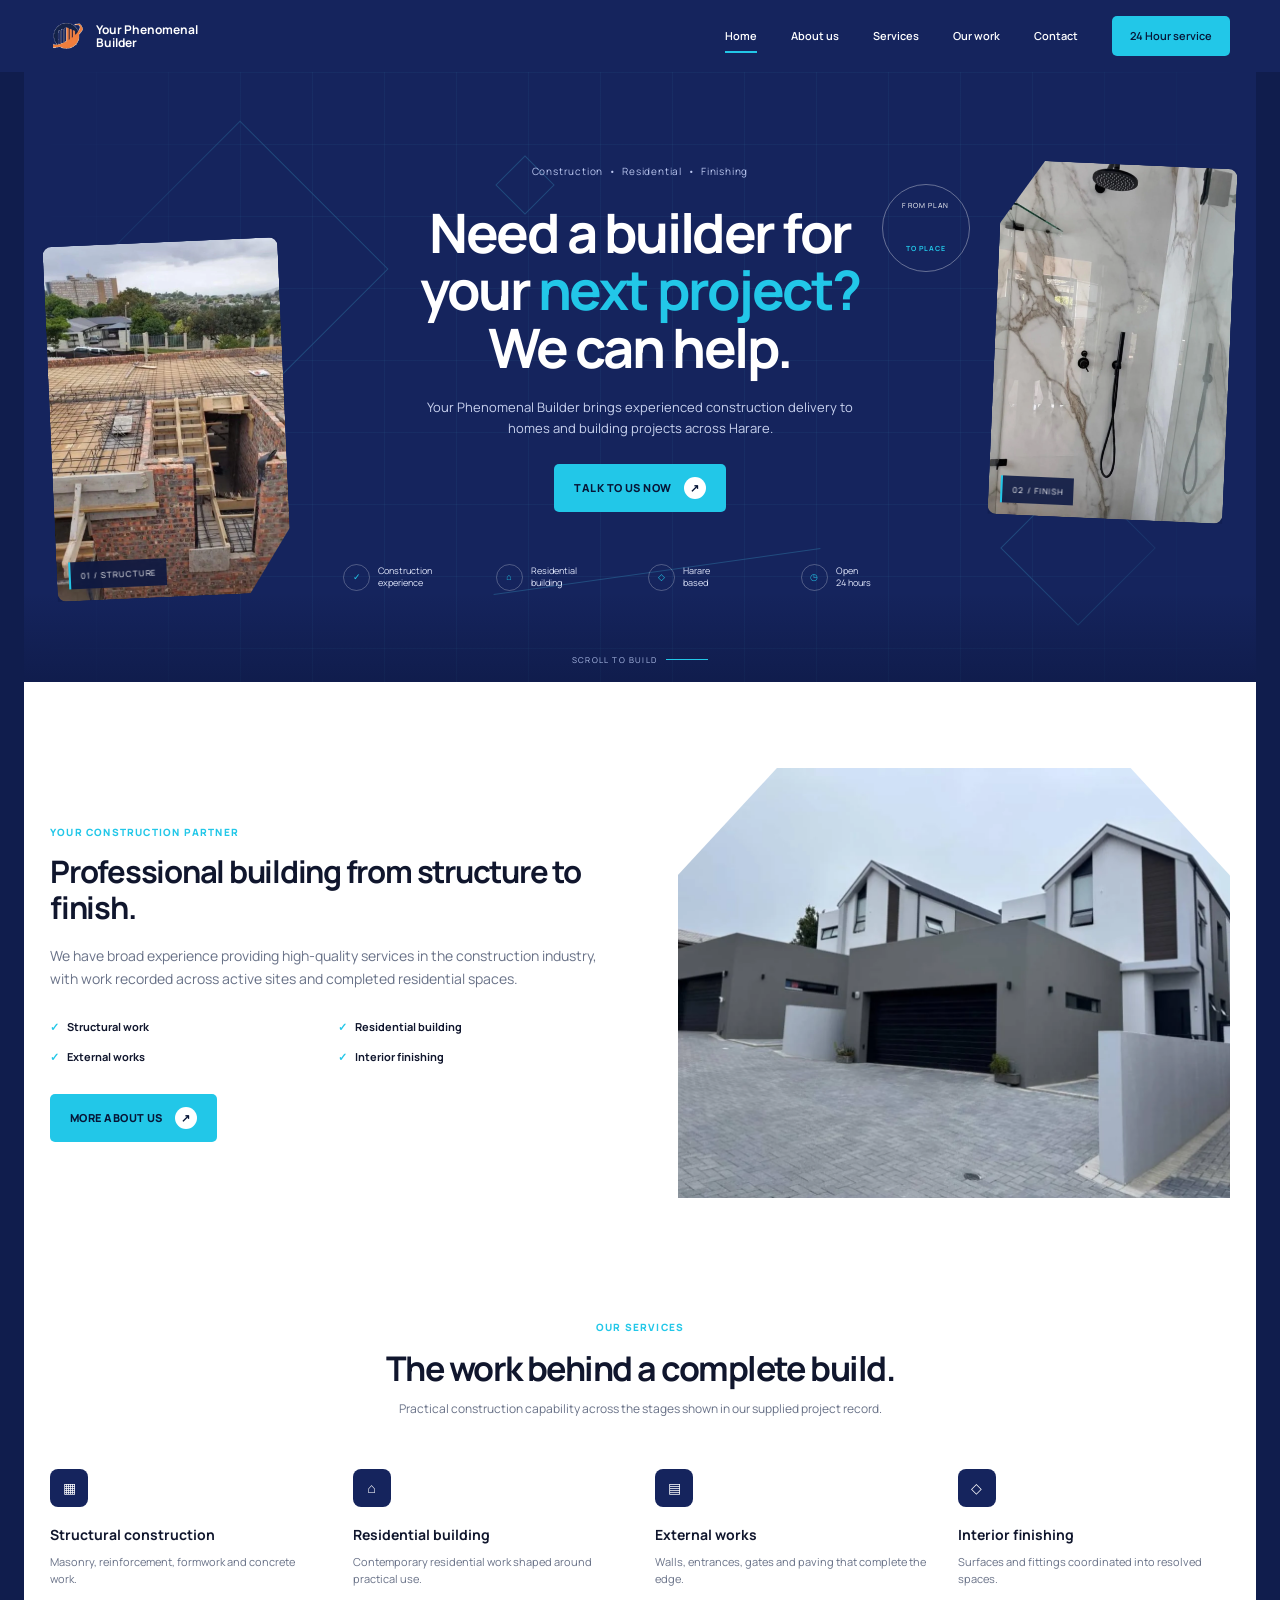
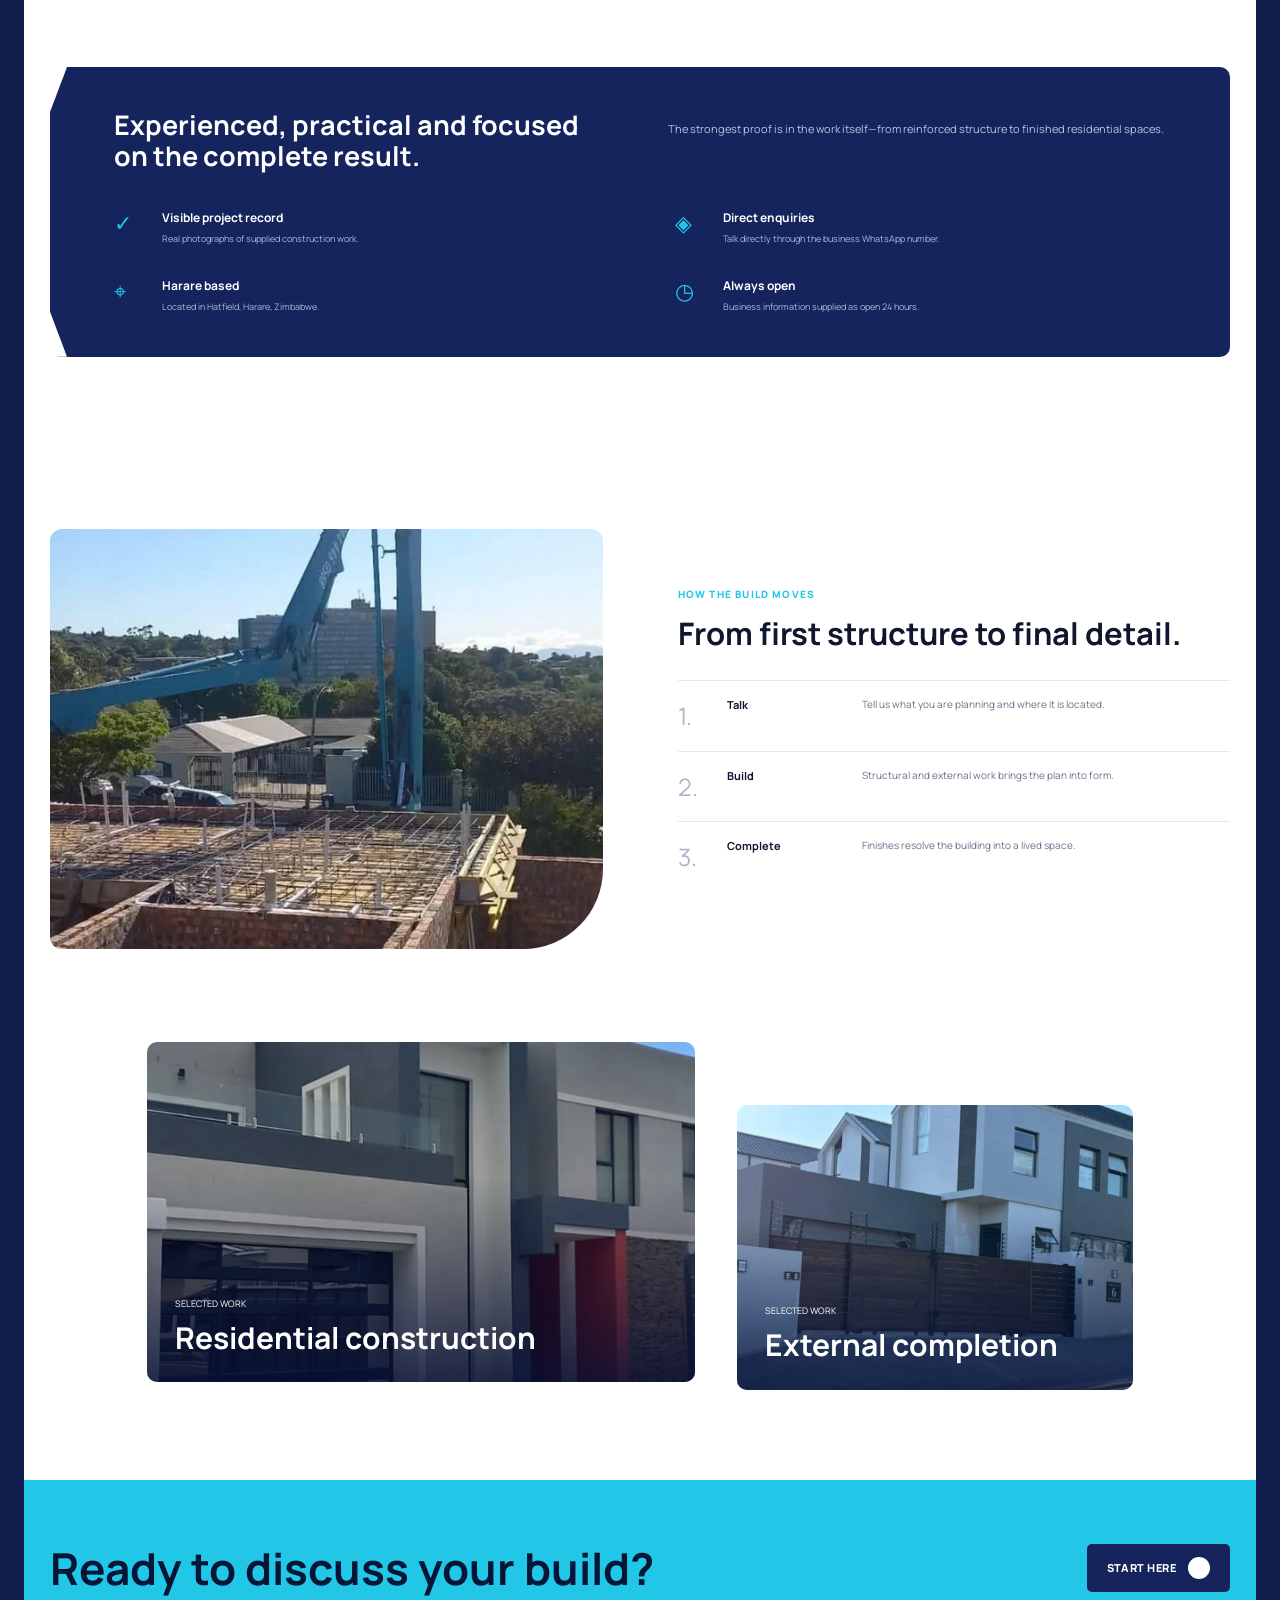
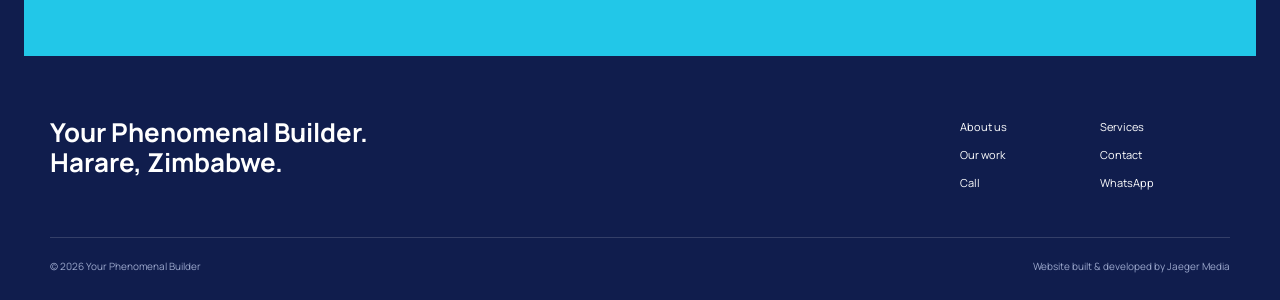
==== commit 196478f3: "Add architectural hero motion and compact imagery" ====
--- a/index.html
+++ b/index.html
@@ -1 +1,276 @@
-<!doctype html><html lang="en"><head><meta charset="UTF-8"><meta name="viewport" content="width=device-width,initial-scale=1"><title>Your Phenomenal Builder | Construction Company in Harare</title><meta name="description" content="Your Phenomenal Builder is a Harare construction company delivering considered building work from structure through finish."><link rel="icon" href="/assets/favicon.png"><meta property="og:image" content="/assets/project-feature.webp"><link rel="stylesheet" href="/styles.css"><script defer src="/main.js"></script></head><body><a class="skip" href="#main">Skip to content</a><header class="site-header"><div class="shell header-inner"><a class="brand" href="/"><img src="/assets/logo.png" alt="Your Phenomenal Builder logo"><span>Your Phenomenal Builder</span></a><button class="menu-toggle" aria-label="Open menu" aria-expanded="false"><span></span><span></span></button><nav class="nav"><a href="/" aria-current="page">Home</a><a href="/studio/">About us</a><a href="/capabilities/">Services</a><a href="/work/">Our work</a><a href="/contact/">Contact</a><a class="nav-cta" href="https://wa.me/263789411117">24 Hour service</a></nav></div></header><main id="main" class="page"><section class="hero"><div class="shell"><div class="hero-photo"><img src="/assets/construction-slab.webp" alt="Reinforced residential slab under construction"></div><div class="hero-center"><div class="breadcrumbs">Construction &nbsp;•&nbsp; Residential &nbsp;•&nbsp; Finishing</div><h1>Need a builder for your <em>next project?</em> We can help.</h1><p>Your Phenomenal Builder brings experienced construction delivery to homes and building projects across Harare.</p><a class="primary-btn" href="https://wa.me/263789411117?text=Hello%20Your%20Phenomenal%20Builder%2C%20I%20would%20like%20to%20discuss%20a%20project.">Talk to us now <i>↗</i></a><div class="trust-strip"><div class="trust-item"><span class="trust-icon">✓</span><span>Construction<br>experience</span></div><div class="trust-item"><span class="trust-icon">⌂</span><span>Residential<br>building</span></div><div class="trust-item"><span class="trust-icon">◇</span><span>Harare<br>based</span></div><div class="trust-item"><span class="trust-icon">◷</span><span>Open<br>24 hours</span></div></div></div><div class="hero-photo"><img src="/assets/interior-shower.webp" alt="Completed shower interior with marble-look finishes"></div></div></section><section class="section"><div class="shell"><figure class="proof-image reveal"><figcaption><div class="section-kicker">Your construction partner</div><strong>Professional building from structure to finish.</strong><p>We have broad experience providing high-quality services in the construction industry, with work recorded across active sites and completed residential spaces.</p><div class="proof-list"><span>Structural work</span><span>Residential building</span><span>External works</span><span>Interior finishing</span></div><a class="primary-btn" href="/studio/">More about us <i>↗</i></a></figcaption><img src="/assets/residences-courtyard.webp" alt="Completed contemporary residential development" loading="lazy"></figure></div></section><section class="section dark"><div class="shell"><div class="journey-head reveal"><div class="section-kicker">Our services</div><h2 class="display">The work behind a complete build.</h2><p>Practical construction capability across the stages shown in our supplied project record.</p></div><div class="service-grid"><article class="service reveal"><div class="service-icon">▦</div><h3>Structural construction</h3><p>Masonry, reinforcement, formwork and concrete work.</p></article><article class="service reveal"><div class="service-icon">⌂</div><h3>Residential building</h3><p>Contemporary residential work shaped around practical use.</p></article><article class="service reveal"><div class="service-icon">▤</div><h3>External works</h3><p>Walls, entrances, gates and paving that complete the edge.</p></article><article class="service reveal"><div class="service-icon">◇</div><h3>Interior finishing</h3><p>Surfaces and fittings coordinated into resolved spaces.</p></article></div><div class="guarantee reveal"><div class="guarantee-head"><h2>Experienced, practical and focused on the complete result.</h2><p>The strongest proof is in the work itself—from reinforced structure to finished residential spaces.</p></div><div class="guarantee-grid"><div class="guarantee-item"><i>✓</i><div><b>Visible project record</b><p>Real photographs of supplied construction work.</p></div></div><div class="guarantee-item"><i>◈</i><div><b>Direct enquiries</b><p>Talk directly through the business WhatsApp number.</p></div></div><div class="guarantee-item"><i>⌖</i><div><b>Harare based</b><p>Located in Hatfield, Harare, Zimbabwe.</p></div></div><div class="guarantee-item"><i>◷</i><div><b>Always open</b><p>Business information supplied as open 24 hours.</p></div></div></div></div></div></section><section class="section"><div class="shell process reveal"><div class="process-image"><img src="/assets/construction-pour.webp" alt="Concrete and reinforcement work on site" loading="lazy"></div><div><div class="section-kicker">How the build moves</div><h2>From first structure to final detail.</h2><div class="step"><span>1.</span><b>Talk</b><p>Tell us what you are planning and where it is located.</p></div><div class="step"><span>2.</span><b>Build</b><p>Structural and external work brings the plan into form.</p></div><div class="step"><span>3.</span><b>Complete</b><p>Finishes resolve the building into a lived space.</p></div></div></div></section><section class="project-row"><a class="project-tile reveal" href="/work/"><img src="/assets/project-feature.webp" alt="Completed contemporary residence"><div class="project-meta"><small>Selected work</small><h3>Residential construction</h3></div></a><a class="project-tile reveal" href="/work/"><img src="/assets/residences-gate.webp" alt="Contemporary residence and gate"><div class="project-meta"><small>Selected work</small><h3>External completion</h3></div></a></section><section class="cta-band"><div class="shell cta-grid"><h2>Ready to discuss your build?</h2><a class="arrow-link" href="/contact/">Start here <i>↗</i></a></div></section></main><footer class="site-footer"><div class="shell"><div class="footer-top"><div class="footer-brand">Your Phenomenal Builder.<br>Harare, Zimbabwe.</div><nav class="footer-nav"><a href="/studio/">About us</a><a href="/capabilities/">Services</a><a href="/work/">Our work</a><a href="/contact/">Contact</a><a href="tel:+263789411117">Call</a><a href="https://wa.me/263789411117">WhatsApp</a></nav></div><div class="footer-bottom"><span>© 2026 Your Phenomenal Builder</span><a href="https://wa.me/263789937251">Website built &amp; developed by Jaeger Media</a></div></div></footer></body></html>
+<!doctype html>
+<html lang="en">
+  <head>
+    <meta charset="UTF-8" />
+    <meta name="viewport" content="width=device-width,initial-scale=1" />
+    <title>Your Phenomenal Builder | Construction Company in Harare</title>
+    <meta
+      name="description"
+      content="Your Phenomenal Builder is a Harare construction company delivering considered building work from structure through finish."
+    />
+    <link rel="icon" href="/assets/favicon.png" />
+    <meta property="og:image" content="/assets/project-feature.webp" />
+    <link rel="stylesheet" href="/styles.css" />
+    <script defer src="/main.js"></script>
+  </head>
+  <body>
+    <a class="skip" href="#main">Skip to content</a>
+    <header class="site-header">
+      <div class="shell header-inner">
+        <a class="brand" href="/"
+          ><img
+            src="/assets/logo.png"
+            alt="Your Phenomenal Builder logo"
+          /><span>Your Phenomenal Builder</span></a
+        ><button
+          class="menu-toggle"
+          aria-label="Open menu"
+          aria-expanded="false"
+        >
+          <span></span><span></span>
+        </button>
+        <nav class="nav">
+          <a href="/" aria-current="page">Home</a><a href="/studio/">About us</a
+          ><a href="/capabilities/">Services</a><a href="/work/">Our work</a
+          ><a href="/contact/">Contact</a
+          ><a class="nav-cta" href="https://wa.me/263789411117"
+            >24 Hour service</a
+          >
+        </nav>
+      </div>
+    </header>
+    <main id="main" class="page">
+      <section class="hero">
+        <div class="hero-blueprint" aria-hidden="true">
+          <span></span><span></span><span></span><span></span>
+        </div>
+        <div class="hero-orbit" aria-hidden="true">
+          FROM PLAN <b>TO PLACE</b>
+        </div>
+        <div class="shell">
+          <div class="hero-photo hero-photo--left" data-depth="-10">
+            <span class="photo-tag">01 / Structure</span>
+            <img
+              src="/assets/construction-slab.webp"
+              alt="Reinforced residential slab under construction"
+            />
+          </div>
+          <div class="hero-center">
+            <div class="breadcrumbs">
+              Construction &nbsp;•&nbsp; Residential &nbsp;•&nbsp; Finishing
+            </div>
+            <h1>Need a builder for your <em>next project?</em> We can help.</h1>
+            <p>
+              Your Phenomenal Builder brings experienced construction delivery
+              to homes and building projects across Harare.
+            </p>
+            <a
+              class="primary-btn"
+              href="https://wa.me/263789411117?text=Hello%20Your%20Phenomenal%20Builder%2C%20I%20would%20like%20to%20discuss%20a%20project."
+              >Talk to us now <i>↗</i></a
+            >
+            <div class="trust-strip">
+              <div class="trust-item">
+                <span class="trust-icon">✓</span
+                ><span>Construction<br />experience</span>
+              </div>
+              <div class="trust-item">
+                <span class="trust-icon">⌂</span
+                ><span>Residential<br />building</span>
+              </div>
+              <div class="trust-item">
+                <span class="trust-icon">◇</span><span>Harare<br />based</span>
+              </div>
+              <div class="trust-item">
+                <span class="trust-icon">◷</span><span>Open<br />24 hours</span>
+              </div>
+            </div>
+          </div>
+          <div class="hero-photo hero-photo--right" data-depth="12">
+            <span class="photo-tag">02 / Finish</span>
+            <img
+              src="/assets/interior-shower.webp"
+              alt="Completed shower interior with marble-look finishes"
+            />
+          </div>
+        </div>
+        <div class="scroll-cue">Scroll to build <i></i></div>
+      </section>
+      <section class="section">
+        <div class="shell">
+          <figure class="proof-image reveal">
+            <figcaption>
+              <div class="section-kicker">Your construction partner</div>
+              <strong>Professional building from structure to finish.</strong>
+              <p>
+                We have broad experience providing high-quality services in the
+                construction industry, with work recorded across active sites
+                and completed residential spaces.
+              </p>
+              <div class="proof-list">
+                <span>Structural work</span><span>Residential building</span
+                ><span>External works</span><span>Interior finishing</span>
+              </div>
+              <a class="primary-btn" href="/studio/">More about us <i>↗</i></a>
+            </figcaption>
+            <img
+              src="/assets/residences-courtyard.webp"
+              alt="Completed contemporary residential development"
+              loading="lazy"
+            />
+          </figure>
+        </div>
+      </section>
+      <section class="section dark">
+        <div class="shell">
+          <div class="journey-head reveal">
+            <div class="section-kicker">Our services</div>
+            <h2 class="display">The work behind a complete build.</h2>
+            <p>
+              Practical construction capability across the stages shown in our
+              supplied project record.
+            </p>
+          </div>
+          <div class="service-grid">
+            <article class="service reveal">
+              <div class="service-icon">▦</div>
+              <h3>Structural construction</h3>
+              <p>Masonry, reinforcement, formwork and concrete work.</p>
+            </article>
+            <article class="service reveal">
+              <div class="service-icon">⌂</div>
+              <h3>Residential building</h3>
+              <p>Contemporary residential work shaped around practical use.</p>
+            </article>
+            <article class="service reveal">
+              <div class="service-icon">▤</div>
+              <h3>External works</h3>
+              <p>Walls, entrances, gates and paving that complete the edge.</p>
+            </article>
+            <article class="service reveal">
+              <div class="service-icon">◇</div>
+              <h3>Interior finishing</h3>
+              <p>Surfaces and fittings coordinated into resolved spaces.</p>
+            </article>
+          </div>
+          <div class="guarantee reveal">
+            <div class="guarantee-head">
+              <h2>
+                Experienced, practical and focused on the complete result.
+              </h2>
+              <p>
+                The strongest proof is in the work itself—from reinforced
+                structure to finished residential spaces.
+              </p>
+            </div>
+            <div class="guarantee-grid">
+              <div class="guarantee-item">
+                <i>✓</i>
+                <div>
+                  <b>Visible project record</b>
+                  <p>Real photographs of supplied construction work.</p>
+                </div>
+              </div>
+              <div class="guarantee-item">
+                <i>◈</i>
+                <div>
+                  <b>Direct enquiries</b>
+                  <p>Talk directly through the business WhatsApp number.</p>
+                </div>
+              </div>
+              <div class="guarantee-item">
+                <i>⌖</i>
+                <div>
+                  <b>Harare based</b>
+                  <p>Located in Hatfield, Harare, Zimbabwe.</p>
+                </div>
+              </div>
+              <div class="guarantee-item">
+                <i>◷</i>
+                <div>
+                  <b>Always open</b>
+                  <p>Business information supplied as open 24 hours.</p>
+                </div>
+              </div>
+            </div>
+          </div>
+        </div>
+      </section>
+      <section class="section">
+        <div class="shell process reveal">
+          <div class="process-image">
+            <img
+              src="/assets/construction-pour.webp"
+              alt="Concrete and reinforcement work on site"
+              loading="lazy"
+            />
+          </div>
+          <div>
+            <div class="section-kicker">How the build moves</div>
+            <h2>From first structure to final detail.</h2>
+            <div class="step">
+              <span>1.</span><b>Talk</b>
+              <p>Tell us what you are planning and where it is located.</p>
+            </div>
+            <div class="step">
+              <span>2.</span><b>Build</b>
+              <p>Structural and external work brings the plan into form.</p>
+            </div>
+            <div class="step">
+              <span>3.</span><b>Complete</b>
+              <p>Finishes resolve the building into a lived space.</p>
+            </div>
+          </div>
+        </div>
+      </section>
+      <section class="project-row">
+        <a class="project-tile reveal" href="/work/"
+          ><img
+            src="/assets/project-feature.webp"
+            alt="Completed contemporary residence"
+          />
+          <div class="project-meta">
+            <small>Selected work</small>
+            <h3>Residential construction</h3>
+          </div></a
+        ><a class="project-tile reveal" href="/work/"
+          ><img
+            src="/assets/residences-gate.webp"
+            alt="Contemporary residence and gate"
+          />
+          <div class="project-meta">
+            <small>Selected work</small>
+            <h3>External completion</h3>
+          </div></a
+        >
+      </section>
+      <section class="cta-band">
+        <div class="shell cta-grid">
+          <h2>Ready to discuss your build?</h2>
+          <a class="arrow-link" href="/contact/">Start here <i>↗</i></a>
+        </div>
+      </section>
+    </main>
+    <footer class="site-footer">
+      <div class="shell">
+        <div class="footer-top">
+          <div class="footer-brand">
+            Your Phenomenal Builder.<br />Harare, Zimbabwe.
+          </div>
+          <nav class="footer-nav">
+            <a href="/studio/">About us</a><a href="/capabilities/">Services</a
+            ><a href="/work/">Our work</a><a href="/contact/">Contact</a
+            ><a href="tel:+263789411117">Call</a
+            ><a href="https://wa.me/263789411117">WhatsApp</a>
+          </nav>
+        </div>
+        <div class="footer-bottom">
+          <span>© 2026 Your Phenomenal Builder</span
+          ><a href="https://wa.me/263789937251"
+            >Website built &amp; developed by Jaeger Media</a
+          >
+        </div>
+      </div>
+    </footer>
+  </body>
+</html>
--- a/styles.css
+++ b/styles.css
@@ -1,5 +1,1077 @@
-@import url('https://fonts.googleapis.com/css2?family=Manrope:wght@400;500;600;700;800&display=swap');
-:root{--navy:#15245d;--deep:#101d4d;--cyan:#22c7e8;--ink:#10162d;--muted:#687187;--line:#e3e7f0;--max:1180px;--ease:cubic-bezier(.22,1,.36,1)}*{box-sizing:border-box}html{scroll-behavior:smooth}body{margin:0;background:var(--deep);color:var(--ink);font:400 14px/1.65 Manrope,sans-serif}body.menu-open{overflow:hidden}a{color:inherit;text-decoration:none}img{display:block;max-width:100%}button,input,textarea,select{font:inherit}.shell{width:min(calc(100% - 40px),var(--max));margin:auto}.skip{position:fixed;top:-70px;left:20px;z-index:200;background:#fff;padding:12px 18px}.skip:focus{top:18px}.site-header{height:72px;background:var(--navy);color:#fff;display:flex;align-items:center;position:relative;z-index:100}.site-header.solid{box-shadow:0 8px 25px rgba(3,10,36,.13)}.header-inner{display:flex;align-items:center;justify-content:space-between}.brand{display:flex;align-items:center;gap:10px;font-weight:700;font-size:12px;line-height:1.1}.brand img{width:36px;height:36px;object-fit:contain}.brand span{max-width:112px}.nav{display:flex;align-items:center;gap:34px;font-size:11px;font-weight:600}.nav a{position:relative}.nav a:after{content:'';position:absolute;left:0;right:100%;bottom:-8px;height:2px;background:var(--cyan);transition:.25s}.nav a:hover:after,.nav a[aria-current=page]:after{right:0}.nav-cta{background:var(--cyan);color:#071637;padding:11px 18px;border-radius:5px}.nav-cta:after{display:none}.menu-toggle{display:none;background:none;border:0;color:inherit;width:48px;height:48px}.menu-toggle span{display:block;height:2px;background:currentColor;margin:6px}.hero{background:var(--navy);color:#fff;min-height:570px;overflow:hidden}.hero .shell{min-height:570px;display:grid;grid-template-columns:270px 1fr 270px;align-items:center;gap:34px}.hero-photo{height:465px;overflow:hidden;border-radius:10px}.hero-photo:first-child{border-bottom-right-radius:70px}.hero-photo:last-child{border-bottom-left-radius:70px}.hero-photo img{width:100%;height:100%;object-fit:cover}.hero-center{text-align:center;position:relative;z-index:3}.breadcrumbs{font-size:10px;letter-spacing:.08em;color:#b9c5ee;margin-bottom:24px}.hero h1{font-size:clamp(34px,4.25vw,58px);line-height:1.06;letter-spacing:-.045em;margin:0 auto 20px;max-width:510px}.hero h1 em{font-style:normal;color:var(--cyan)}.hero-center p{font-size:13px;color:#c8d1ee;max-width:440px;margin:0 auto 24px}.primary-btn,.arrow-link{display:inline-flex;align-items:center;gap:12px;background:var(--cyan);color:#071637;border-radius:5px;padding:13px 20px;font-size:11px;font-weight:800;text-transform:uppercase;letter-spacing:.04em}.primary-btn i,.arrow-link i{display:grid;place-items:center;width:22px;height:22px;border-radius:50%;background:#fff;font-style:normal}.trust-strip{display:grid;grid-template-columns:repeat(4,1fr);gap:16px;max-width:620px;margin:52px auto 0;color:#e0e6fb}.trust-item{display:flex;align-items:center;gap:8px;text-align:left;font-size:9px;line-height:1.3}.trust-icon{width:27px;height:27px;border:1px solid rgba(255,255,255,.25);border-radius:50%;display:grid;place-items:center;color:var(--cyan)}.page{background:#fff;width:min(calc(100% - 48px),1260px);margin:auto}.ticker{display:none}.section{padding:86px 0;background:#fff}.section-kicker{font-size:10px;font-weight:800;color:var(--cyan);letter-spacing:.12em;text-transform:uppercase;margin-bottom:14px}.intro-grid{display:grid;grid-template-columns:1fr 1.05fr;gap:90px;align-items:center}.display{font-size:clamp(32px,4vw,52px);line-height:1.1;letter-spacing:-.045em;margin:0}.lead{font-size:18px;line-height:1.45}.body-copy{font-size:13px;color:var(--muted);max-width:530px}.proof-image{margin:0;display:grid;grid-template-columns:1fr 1fr;align-items:center;gap:75px}.proof-image img{height:430px;width:100%;object-fit:cover;clip-path:polygon(18% 0,82% 0,100% 25%,100% 100%,0 100%,0 25%)}.proof-image figcaption{position:static;background:none;color:var(--ink);padding:0}.proof-image figcaption strong{display:block;font-size:31px;line-height:1.15;letter-spacing:-.04em;margin-bottom:18px}.proof-image figcaption p{color:var(--muted)}.proof-list{display:grid;grid-template-columns:1fr 1fr;gap:12px 24px;margin:28px 0}.proof-list span{font-size:11px;font-weight:700}.proof-list span:before{content:'✓';color:var(--cyan);margin-right:8px}.dark{background:white;color:var(--ink);padding-top:35px}.journey-head{text-align:center;margin:0 auto 50px;max-width:640px}.journey-head .display{font-size:34px}.journey-head p{font-size:12px;color:var(--muted)}.service-grid{display:grid;grid-template-columns:repeat(4,1fr);gap:35px 30px}.service-icon{width:38px;height:38px;border-radius:8px;background:var(--navy);color:#fff;display:grid;place-items:center;margin-bottom:16px}.service h3{font-size:14px;margin:0 0 7px}.service p{font-size:11px;line-height:1.55;color:var(--muted);margin:0}.guarantee{background:var(--navy);color:#fff;border-radius:10px;margin-top:80px;padding:42px 64px;position:relative}.guarantee:before,.guarantee:after{content:'';position:absolute;left:0;width:17px;height:45px;background:#fff}.guarantee:before{top:0;clip-path:polygon(0 0,100% 0,0 100%)}.guarantee:after{bottom:0;clip-path:polygon(0 100%,100% 100%,0 0)}.guarantee-head{display:grid;grid-template-columns:1fr 1fr;gap:55px;margin-bottom:34px}.guarantee h2{font-size:27px;line-height:1.15;margin:0}.guarantee-head p{font-size:11px;color:#bac4e5}.guarantee-grid{display:grid;grid-template-columns:1fr 1fr;gap:26px 70px}.guarantee-item{display:grid;grid-template-columns:34px 1fr;gap:14px}.guarantee-item b{font-size:12px}.guarantee-item p{font-size:9px;color:#aeb9dc;margin:4px 0 0}.guarantee-item i{color:var(--cyan);font-style:normal;font-size:22px}.process{display:grid;grid-template-columns:1fr 1fr;gap:75px;align-items:center}.process-image{height:420px;border-radius:12px 12px 80px 12px;overflow:hidden}.process-image img{width:100%;height:100%;object-fit:cover}.process h2{font-size:31px;line-height:1.15;margin:0 0 28px}.step{display:grid;grid-template-columns:34px 120px 1fr;gap:15px;padding:15px 0;border-top:1px solid var(--line)}.step span{font-size:24px;color:#aeb5c7}.step b{font-size:11px}.step p{font-size:10px;color:var(--muted);margin:0}.project-row{display:grid;grid-template-columns:1fr 1fr;background:#fff;gap:22px;padding:0 6.5% 80px}.project-tile{min-height:500px;position:relative;overflow:hidden;border-radius:10px;color:#fff}.project-tile:nth-child(2){margin-top:60px}.project-tile img{width:100%;height:100%;object-fit:cover;transition:.7s var(--ease)}.project-tile:after{content:'';position:absolute;inset:0;background:linear-gradient(0deg,rgba(8,17,54,.8),transparent 60%)}.project-tile:hover img{transform:scale(1.03)}.project-meta{position:absolute;z-index:2;left:28px;bottom:28px}.project-meta small{font-size:9px;text-transform:uppercase}.project-meta h3{font-size:30px;line-height:1.08;margin:9px 0 0}.cta-band{background:var(--cyan);color:#071637;padding:64px 0}.cta-grid{display:flex;align-items:center;justify-content:space-between;gap:40px}.cta-band h2{font-size:44px;line-height:1.05;margin:0}.cta-band .arrow-link{background:var(--navy);color:#fff}.site-footer{background:var(--deep);color:#fff;padding:62px 0 25px}.footer-top{display:flex;justify-content:space-between;gap:50px;padding-bottom:45px}.footer-brand{font-size:26px;font-weight:700;line-height:1.15}.footer-nav{display:grid;grid-template-columns:repeat(2,130px);gap:10px;font-size:11px}.footer-bottom{border-top:1px solid rgba(255,255,255,.15);padding-top:20px;display:flex;justify-content:space-between;font-size:10px;color:#9ca8cc}.page-hero{background:var(--navy);color:#fff;min-height:390px;padding:95px 0 70px;display:flex;align-items:center}.page-hero h1{font-size:clamp(45px,6vw,78px);line-height:1.04;letter-spacing:-.045em;margin:0;max-width:850px}.page-hero p{color:#c3cdec;max-width:590px;font-size:13px}.page-index{font-size:10px;color:var(--cyan);text-transform:uppercase;letter-spacing:.13em;margin-bottom:16px}.work-grid{display:grid;grid-template-columns:1fr 1fr;gap:50px 26px}.work-card{margin:0!important}.work-card:nth-child(even){margin-top:65px!important}.work-card img{width:100%;height:500px;object-fit:cover;border-radius:9px}.work-card .caption{padding-top:14px;display:flex;justify-content:space-between;gap:25px}.work-card h2{font-size:19px;margin:0}.work-card p{font-size:10px;color:var(--muted);max-width:240px;margin:0}.cap-list{border-top:1px solid var(--line)}.cap-item{display:grid;grid-template-columns:60px 1fr 1fr;gap:40px;padding:34px 0;border-bottom:1px solid var(--line)}.cap-item small{color:var(--cyan);font-weight:700}.cap-item h2{font-size:29px;margin:0}.cap-item p{font-size:12px;color:var(--muted);margin:0}.split-media{display:grid;grid-template-columns:1fr 1fr}.split-media img{height:600px;width:100%;object-fit:cover}.split-copy{background:var(--navy);color:#fff;padding:70px}.split-copy h2{font-size:44px;line-height:1.1;margin:0 0 25px}.split-copy p{font-size:12px;color:#bdc7e7}.contact-layout{display:grid;grid-template-columns:1fr 1fr;gap:90px}.contact-list{margin-top:35px}.contact-item{display:grid;grid-template-columns:100px 1fr;padding:17px 0;border-top:1px solid var(--line)}.contact-item small{font-size:9px;text-transform:uppercase}.contact-item a{font-size:17px;font-weight:700}.form{display:grid;gap:18px}.field label{display:block;font-size:9px;font-weight:700;text-transform:uppercase;margin-bottom:5px}.field input,.field select,.field textarea{width:100%;border:1px solid var(--line);border-radius:5px;padding:12px;background:#fff}.field textarea{min-height:120px}.submit{background:var(--cyan);color:#071637;border:0;border-radius:5px;padding:14px 22px;font-size:11px;font-weight:800}.reveal{opacity:0;transform:translateY(20px);transition:.7s var(--ease)}.reveal.visible{opacity:1;transform:none}
-@media(max-width:900px){.nav{position:fixed;inset:0;background:var(--navy);flex-direction:column;justify-content:center;align-items:flex-start;padding:80px 30px;font-size:28px;transform:translateX(100%);transition:.45s var(--ease)}.nav.open{transform:none}.menu-toggle{display:block;z-index:2}.hero .shell{grid-template-columns:1fr;min-height:690px;padding-block:45px}.hero-photo{position:absolute;width:42%;height:300px;opacity:.28}.hero-photo:first-child{left:0;bottom:0}.hero-photo:last-child{right:0;top:70px}.hero-center{max-width:580px;margin:auto}.trust-strip{grid-template-columns:1fr 1fr}.page{width:100%}.intro-grid,.proof-image,.process,.contact-layout{grid-template-columns:1fr;gap:45px}.proof-image img{order:2}.service-grid{grid-template-columns:1fr 1fr}.guarantee{padding:40px}.guarantee-head,.guarantee-grid{grid-template-columns:1fr}.work-grid{grid-template-columns:1fr}.work-card:nth-child(even){margin-top:0!important}.split-copy{padding:50px 35px}}
-@media(max-width:600px){.shell{width:min(calc(100% - 32px),var(--max))}.site-header{height:66px}.hero,.hero .shell{min-height:680px}.hero h1{font-size:39px}.hero-photo{width:56%;height:255px}.hero-center p{font-size:12px}.trust-strip{margin-top:38px}.section{padding:64px 0}.display{font-size:34px}.service-grid{grid-template-columns:1fr 1fr;gap:32px 20px}.guarantee{padding:34px 24px}.guarantee-grid{gap:22px}.process-image{height:340px}.step{grid-template-columns:30px 1fr}.step p{grid-column:2}.project-row{grid-template-columns:1fr;padding:0 16px 55px}.project-tile,.project-tile:nth-child(2){min-height:440px;margin:0}.cta-grid,.footer-top,.footer-bottom{align-items:flex-start;flex-direction:column}.cta-band h2{font-size:36px}.footer-nav{grid-template-columns:1fr 1fr}.page-hero{min-height:330px;padding:70px 0 50px}.work-card img{height:430px}.work-card .caption{display:block}.work-card p{margin-top:8px}.cap-item{grid-template-columns:35px 1fr;gap:16px}.cap-item p{grid-column:2}.split-media{grid-template-columns:1fr}.split-media img{height:430px}.split-copy h2{font-size:35px}}
-@media(prefers-reduced-motion:reduce){*{animation:none!important;transition:none!important}.reveal{opacity:1;transform:none}}
+@import url("https://fonts.googleapis.com/css2?family=Manrope:wght@400;500;600;700;800&display=swap");
+:root {
+  --navy: #15245d;
+  --deep: #101d4d;
+  --cyan: #22c7e8;
+  --ink: #10162d;
+  --muted: #687187;
+  --line: #e3e7f0;
+  --max: 1180px;
+  --ease: cubic-bezier(0.22, 1, 0.36, 1);
+}
+* {
+  box-sizing: border-box;
+}
+html {
+  scroll-behavior: smooth;
+}
+body {
+  margin: 0;
+  background: var(--deep);
+  color: var(--ink);
+  font:
+    400 14px/1.65 Manrope,
+    sans-serif;
+}
+body.menu-open {
+  overflow: hidden;
+}
+a {
+  color: inherit;
+  text-decoration: none;
+}
+img {
+  display: block;
+  max-width: 100%;
+}
+button,
+input,
+textarea,
+select {
+  font: inherit;
+}
+.shell {
+  width: min(calc(100% - 40px), var(--max));
+  margin: auto;
+}
+.skip {
+  position: fixed;
+  top: -70px;
+  left: 20px;
+  z-index: 200;
+  background: #fff;
+  padding: 12px 18px;
+}
+.skip:focus {
+  top: 18px;
+}
+.site-header {
+  height: 72px;
+  background: var(--navy);
+  color: #fff;
+  display: flex;
+  align-items: center;
+  position: relative;
+  z-index: 100;
+}
+.site-header.solid {
+  box-shadow: 0 8px 25px rgba(3, 10, 36, 0.13);
+}
+.header-inner {
+  display: flex;
+  align-items: center;
+  justify-content: space-between;
+}
+.brand {
+  display: flex;
+  align-items: center;
+  gap: 10px;
+  font-weight: 700;
+  font-size: 12px;
+  line-height: 1.1;
+}
+.brand img {
+  width: 36px;
+  height: 36px;
+  object-fit: contain;
+}
+.brand span {
+  max-width: 112px;
+}
+.nav {
+  display: flex;
+  align-items: center;
+  gap: 34px;
+  font-size: 11px;
+  font-weight: 600;
+}
+.nav a {
+  position: relative;
+}
+.nav a:after {
+  content: "";
+  position: absolute;
+  left: 0;
+  right: 100%;
+  bottom: -8px;
+  height: 2px;
+  background: var(--cyan);
+  transition: 0.25s;
+}
+.nav a:hover:after,
+.nav a[aria-current="page"]:after {
+  right: 0;
+}
+.nav-cta {
+  background: var(--cyan);
+  color: #071637;
+  padding: 11px 18px;
+  border-radius: 5px;
+}
+.nav-cta:after {
+  display: none;
+}
+.menu-toggle {
+  display: none;
+  background: none;
+  border: 0;
+  color: inherit;
+  width: 48px;
+  height: 48px;
+}
+.menu-toggle span {
+  display: block;
+  height: 2px;
+  background: currentColor;
+  margin: 6px;
+}
+.hero {
+  background: var(--navy);
+  color: #fff;
+  min-height: 610px;
+  overflow: hidden;
+  position: relative;
+}
+.hero:after {
+  content: "";
+  position: absolute;
+  inset: auto 0 0;
+  height: 90px;
+  background: linear-gradient(transparent, rgba(6, 14, 45, 0.34));
+  pointer-events: none;
+}
+.hero .shell {
+  min-height: 610px;
+  display: grid;
+  grid-template-columns: 235px 1fr 235px;
+  align-items: center;
+  gap: 58px;
+  position: relative;
+  z-index: 2;
+}
+.hero-photo {
+  height: 355px;
+  overflow: hidden;
+  border-radius: 9px;
+  position: relative;
+  box-shadow: 0 28px 70px rgba(3, 10, 38, 0.38);
+  transition: transform 0.5s var(--ease);
+}
+.hero-photo--left {
+  transform: translateY(42px) rotate(-2.5deg);
+  clip-path: polygon(0 0, 100% 0, 100% 82%, 82% 100%, 0 100%);
+}
+.hero-photo--right {
+  transform: translateY(-36px) rotate(2.5deg);
+  clip-path: polygon(18% 0, 100% 0, 100% 100%, 0 100%, 0 18%);
+}
+.hero-photo img {
+  width: 100%;
+  height: 100%;
+  object-fit: cover;
+  transition: transform 1.2s var(--ease);
+}
+.hero-photo:hover img {
+  transform: scale(1.06);
+}
+.photo-tag {
+  position: absolute;
+  z-index: 2;
+  left: 12px;
+  bottom: 12px;
+  background: rgba(8, 20, 64, 0.86);
+  backdrop-filter: blur(8px);
+  padding: 7px 10px;
+  border-left: 2px solid var(--cyan);
+  font-size: 8px;
+  text-transform: uppercase;
+  letter-spacing: 0.12em;
+}
+.hero-blueprint {
+  position: absolute;
+  inset: 0;
+  opacity: 0.32;
+  background-image:
+    linear-gradient(rgba(80, 210, 239, 0.16) 1px, transparent 1px),
+    linear-gradient(90deg, rgba(80, 210, 239, 0.16) 1px, transparent 1px);
+  background-size: 72px 72px;
+  mask-image: linear-gradient(
+    90deg,
+    transparent,
+    black 20%,
+    black 80%,
+    transparent
+  );
+}
+.hero-blueprint span {
+  position: absolute;
+  border: 1px solid rgba(75, 213, 242, 0.65);
+  transform: rotate(45deg);
+  animation: float-plan 7s ease-in-out infinite;
+}
+.hero-blueprint span:nth-child(1) {
+  width: 210px;
+  height: 210px;
+  left: 9%;
+  top: 15%;
+}
+.hero-blueprint span:nth-child(2) {
+  width: 110px;
+  height: 110px;
+  right: 10%;
+  bottom: 13%;
+  animation-delay: -2s;
+}
+.hero-blueprint span:nth-child(3) {
+  width: 42px;
+  height: 42px;
+  left: 39%;
+  top: 15%;
+  animation-delay: -4s;
+}
+.hero-blueprint span:nth-child(4) {
+  width: 330px;
+  height: 1px;
+  border: 0;
+  border-top: 1px solid rgba(75, 213, 242, 0.7);
+  left: 38%;
+  bottom: 18%;
+  transform: rotate(-8deg);
+}
+@keyframes float-plan {
+  50% {
+    transform: translateY(-12px) rotate(45deg);
+  }
+}
+.hero-orbit {
+  position: absolute;
+  right: calc(50% - 330px);
+  top: 112px;
+  width: 88px;
+  height: 88px;
+  border: 1px solid rgba(255, 255, 255, 0.35);
+  border-radius: 50%;
+  display: grid;
+  place-items: center;
+  text-align: center;
+  font-size: 7px;
+  letter-spacing: 0.16em;
+  line-height: 1.5;
+  animation: spin 18s linear infinite;
+}
+.hero-orbit b {
+  display: block;
+  color: var(--cyan);
+}
+@keyframes spin {
+  to {
+    transform: rotate(360deg);
+  }
+}
+.scroll-cue {
+  position: absolute;
+  z-index: 4;
+  left: 50%;
+  bottom: 16px;
+  transform: translateX(-50%);
+  font-size: 8px;
+  text-transform: uppercase;
+  letter-spacing: 0.15em;
+  color: #adbce7;
+  display: flex;
+  align-items: center;
+  gap: 9px;
+}
+.scroll-cue i {
+  height: 1px;
+  width: 42px;
+  background: var(--cyan);
+  animation: pulse-line 1.8s ease-in-out infinite;
+}
+@keyframes pulse-line {
+  50% {
+    width: 18px;
+    opacity: 0.35;
+  }
+}
+.hero-center {
+  text-align: center;
+  position: relative;
+  z-index: 3;
+}
+.breadcrumbs {
+  font-size: 10px;
+  letter-spacing: 0.08em;
+  color: #b9c5ee;
+  margin-bottom: 24px;
+}
+.hero h1 {
+  font-size: clamp(34px, 4.25vw, 58px);
+  line-height: 1.06;
+  letter-spacing: -0.045em;
+  margin: 0 auto 20px;
+  max-width: 510px;
+}
+.hero h1 em {
+  font-style: normal;
+  color: var(--cyan);
+}
+.hero-center p {
+  font-size: 13px;
+  color: #c8d1ee;
+  max-width: 440px;
+  margin: 0 auto 24px;
+}
+.primary-btn,
+.arrow-link {
+  display: inline-flex;
+  align-items: center;
+  gap: 12px;
+  background: var(--cyan);
+  color: #071637;
+  border-radius: 5px;
+  padding: 13px 20px;
+  font-size: 11px;
+  font-weight: 800;
+  text-transform: uppercase;
+  letter-spacing: 0.04em;
+}
+.primary-btn i,
+.arrow-link i {
+  display: grid;
+  place-items: center;
+  width: 22px;
+  height: 22px;
+  border-radius: 50%;
+  background: #fff;
+  font-style: normal;
+}
+.trust-strip {
+  display: grid;
+  grid-template-columns: repeat(4, 1fr);
+  gap: 16px;
+  max-width: 620px;
+  margin: 52px auto 0;
+  color: #e0e6fb;
+}
+.trust-item {
+  display: flex;
+  align-items: center;
+  gap: 8px;
+  text-align: left;
+  font-size: 9px;
+  line-height: 1.3;
+}
+.trust-icon {
+  width: 27px;
+  height: 27px;
+  border: 1px solid rgba(255, 255, 255, 0.25);
+  border-radius: 50%;
+  display: grid;
+  place-items: center;
+  color: var(--cyan);
+}
+.page {
+  background: #fff;
+  width: min(calc(100% - 48px), 1260px);
+  margin: auto;
+}
+.ticker {
+  display: none;
+}
+.section {
+  padding: 86px 0;
+  background: #fff;
+}
+.section-kicker {
+  font-size: 10px;
+  font-weight: 800;
+  color: var(--cyan);
+  letter-spacing: 0.12em;
+  text-transform: uppercase;
+  margin-bottom: 14px;
+}
+.intro-grid {
+  display: grid;
+  grid-template-columns: 1fr 1.05fr;
+  gap: 90px;
+  align-items: center;
+}
+.display {
+  font-size: clamp(32px, 4vw, 52px);
+  line-height: 1.1;
+  letter-spacing: -0.045em;
+  margin: 0;
+}
+.lead {
+  font-size: 18px;
+  line-height: 1.45;
+}
+.body-copy {
+  font-size: 13px;
+  color: var(--muted);
+  max-width: 530px;
+}
+.proof-image {
+  margin: 0;
+  display: grid;
+  grid-template-columns: 1fr 1fr;
+  align-items: center;
+  gap: 75px;
+}
+.proof-image img {
+  height: 430px;
+  width: 100%;
+  object-fit: cover;
+  clip-path: polygon(18% 0, 82% 0, 100% 25%, 100% 100%, 0 100%, 0 25%);
+}
+.proof-image figcaption {
+  position: static;
+  background: none;
+  color: var(--ink);
+  padding: 0;
+}
+.proof-image figcaption strong {
+  display: block;
+  font-size: 31px;
+  line-height: 1.15;
+  letter-spacing: -0.04em;
+  margin-bottom: 18px;
+}
+.proof-image figcaption p {
+  color: var(--muted);
+}
+.proof-list {
+  display: grid;
+  grid-template-columns: 1fr 1fr;
+  gap: 12px 24px;
+  margin: 28px 0;
+}
+.proof-list span {
+  font-size: 11px;
+  font-weight: 700;
+}
+.proof-list span:before {
+  content: "✓";
+  color: var(--cyan);
+  margin-right: 8px;
+}
+.dark {
+  background: white;
+  color: var(--ink);
+  padding-top: 35px;
+}
+.journey-head {
+  text-align: center;
+  margin: 0 auto 50px;
+  max-width: 640px;
+}
+.journey-head .display {
+  font-size: 34px;
+}
+.journey-head p {
+  font-size: 12px;
+  color: var(--muted);
+}
+.service-grid {
+  display: grid;
+  grid-template-columns: repeat(4, 1fr);
+  gap: 35px 30px;
+}
+.service-icon {
+  width: 38px;
+  height: 38px;
+  border-radius: 8px;
+  background: var(--navy);
+  color: #fff;
+  display: grid;
+  place-items: center;
+  margin-bottom: 16px;
+}
+.service h3 {
+  font-size: 14px;
+  margin: 0 0 7px;
+}
+.service p {
+  font-size: 11px;
+  line-height: 1.55;
+  color: var(--muted);
+  margin: 0;
+}
+.guarantee {
+  background: var(--navy);
+  color: #fff;
+  border-radius: 10px;
+  margin-top: 80px;
+  padding: 42px 64px;
+  position: relative;
+}
+.guarantee:before,
+.guarantee:after {
+  content: "";
+  position: absolute;
+  left: 0;
+  width: 17px;
+  height: 45px;
+  background: #fff;
+}
+.guarantee:before {
+  top: 0;
+  clip-path: polygon(0 0, 100% 0, 0 100%);
+}
+.guarantee:after {
+  bottom: 0;
+  clip-path: polygon(0 100%, 100% 100%, 0 0);
+}
+.guarantee-head {
+  display: grid;
+  grid-template-columns: 1fr 1fr;
+  gap: 55px;
+  margin-bottom: 34px;
+}
+.guarantee h2 {
+  font-size: 27px;
+  line-height: 1.15;
+  margin: 0;
+}
+.guarantee-head p {
+  font-size: 11px;
+  color: #bac4e5;
+}
+.guarantee-grid {
+  display: grid;
+  grid-template-columns: 1fr 1fr;
+  gap: 26px 70px;
+}
+.guarantee-item {
+  display: grid;
+  grid-template-columns: 34px 1fr;
+  gap: 14px;
+}
+.guarantee-item b {
+  font-size: 12px;
+}
+.guarantee-item p {
+  font-size: 9px;
+  color: #aeb9dc;
+  margin: 4px 0 0;
+}
+.guarantee-item i {
+  color: var(--cyan);
+  font-style: normal;
+  font-size: 22px;
+}
+.process {
+  display: grid;
+  grid-template-columns: 1fr 1fr;
+  gap: 75px;
+  align-items: center;
+}
+.process-image {
+  height: 420px;
+  border-radius: 12px 12px 80px 12px;
+  overflow: hidden;
+}
+.process-image img {
+  width: 100%;
+  height: 100%;
+  object-fit: cover;
+}
+.process h2 {
+  font-size: 31px;
+  line-height: 1.15;
+  margin: 0 0 28px;
+}
+.step {
+  display: grid;
+  grid-template-columns: 34px 120px 1fr;
+  gap: 15px;
+  padding: 15px 0;
+  border-top: 1px solid var(--line);
+}
+.step span {
+  font-size: 24px;
+  color: #aeb5c7;
+}
+.step b {
+  font-size: 11px;
+}
+.step p {
+  font-size: 10px;
+  color: var(--muted);
+  margin: 0;
+}
+.project-row {
+  display: grid;
+  grid-template-columns: 1.08fr 0.78fr;
+  background: #fff;
+  gap: 42px;
+  padding: 0 10% 90px;
+  align-items: center;
+}
+.project-tile {
+  min-height: 340px;
+  position: relative;
+  overflow: hidden;
+  border-radius: 10px;
+  color: #fff;
+}
+.project-tile:nth-child(2) {
+  margin-top: 70px;
+  min-height: 285px;
+}
+.project-tile img {
+  position: absolute;
+  inset: 0;
+  width: 100%;
+  height: 100%;
+  object-fit: cover;
+  transition: 0.7s var(--ease);
+}
+.project-tile:after {
+  content: "";
+  position: absolute;
+  inset: 0;
+  background: linear-gradient(0deg, rgba(8, 17, 54, 0.8), transparent 60%);
+}
+.project-tile:hover img {
+  transform: scale(1.03);
+}
+.project-meta {
+  position: absolute;
+  z-index: 2;
+  left: 28px;
+  bottom: 28px;
+}
+.project-meta small {
+  font-size: 9px;
+  text-transform: uppercase;
+}
+.project-meta h3 {
+  font-size: 30px;
+  line-height: 1.08;
+  margin: 9px 0 0;
+}
+.cta-band {
+  background: var(--cyan);
+  color: #071637;
+  padding: 64px 0;
+}
+.cta-grid {
+  display: flex;
+  align-items: center;
+  justify-content: space-between;
+  gap: 40px;
+}
+.cta-band h2 {
+  font-size: 44px;
+  line-height: 1.05;
+  margin: 0;
+}
+.cta-band .arrow-link {
+  background: var(--navy);
+  color: #fff;
+}
+.site-footer {
+  background: var(--deep);
+  color: #fff;
+  padding: 62px 0 25px;
+}
+.footer-top {
+  display: flex;
+  justify-content: space-between;
+  gap: 50px;
+  padding-bottom: 45px;
+}
+.footer-brand {
+  font-size: 26px;
+  font-weight: 700;
+  line-height: 1.15;
+}
+.footer-nav {
+  display: grid;
+  grid-template-columns: repeat(2, 130px);
+  gap: 10px;
+  font-size: 11px;
+}
+.footer-bottom {
+  border-top: 1px solid rgba(255, 255, 255, 0.15);
+  padding-top: 20px;
+  display: flex;
+  justify-content: space-between;
+  font-size: 10px;
+  color: #9ca8cc;
+}
+.page-hero {
+  background: var(--navy);
+  color: #fff;
+  min-height: 390px;
+  padding: 95px 0 70px;
+  display: flex;
+  align-items: center;
+}
+.page-hero h1 {
+  font-size: clamp(45px, 6vw, 78px);
+  line-height: 1.04;
+  letter-spacing: -0.045em;
+  margin: 0;
+  max-width: 850px;
+}
+.page-hero p {
+  color: #c3cdec;
+  max-width: 590px;
+  font-size: 13px;
+}
+.page-index {
+  font-size: 10px;
+  color: var(--cyan);
+  text-transform: uppercase;
+  letter-spacing: 0.13em;
+  margin-bottom: 16px;
+}
+.work-grid {
+  display: grid;
+  grid-template-columns: 1fr 1fr;
+  gap: 50px 26px;
+}
+.work-card {
+  margin: 0 !important;
+}
+.work-card:nth-child(even) {
+  margin-top: 65px !important;
+}
+.work-card img {
+  width: 100%;
+  height: 380px;
+  object-fit: cover;
+  border-radius: 9px;
+}
+.work-card .caption {
+  padding-top: 14px;
+  display: flex;
+  justify-content: space-between;
+  gap: 25px;
+}
+.work-card h2 {
+  font-size: 19px;
+  margin: 0;
+}
+.work-card p {
+  font-size: 10px;
+  color: var(--muted);
+  max-width: 240px;
+  margin: 0;
+}
+.cap-list {
+  border-top: 1px solid var(--line);
+}
+.cap-item {
+  display: grid;
+  grid-template-columns: 60px 1fr 1fr;
+  gap: 40px;
+  padding: 34px 0;
+  border-bottom: 1px solid var(--line);
+}
+.cap-item small {
+  color: var(--cyan);
+  font-weight: 700;
+}
+.cap-item h2 {
+  font-size: 29px;
+  margin: 0;
+}
+.cap-item p {
+  font-size: 12px;
+  color: var(--muted);
+  margin: 0;
+}
+.split-media {
+  display: grid;
+  grid-template-columns: 1fr 1fr;
+}
+.split-media img {
+  height: 600px;
+  width: 100%;
+  object-fit: cover;
+}
+.split-copy {
+  background: var(--navy);
+  color: #fff;
+  padding: 70px;
+}
+.split-copy h2 {
+  font-size: 44px;
+  line-height: 1.1;
+  margin: 0 0 25px;
+}
+.split-copy p {
+  font-size: 12px;
+  color: #bdc7e7;
+}
+.contact-layout {
+  display: grid;
+  grid-template-columns: 1fr 1fr;
+  gap: 90px;
+}
+.contact-list {
+  margin-top: 35px;
+}
+.contact-item {
+  display: grid;
+  grid-template-columns: 100px 1fr;
+  padding: 17px 0;
+  border-top: 1px solid var(--line);
+}
+.contact-item small {
+  font-size: 9px;
+  text-transform: uppercase;
+}
+.contact-item a {
+  font-size: 17px;
+  font-weight: 700;
+}
+.form {
+  display: grid;
+  gap: 18px;
+}
+.field label {
+  display: block;
+  font-size: 9px;
+  font-weight: 700;
+  text-transform: uppercase;
+  margin-bottom: 5px;
+}
+.field input,
+.field select,
+.field textarea {
+  width: 100%;
+  border: 1px solid var(--line);
+  border-radius: 5px;
+  padding: 12px;
+  background: #fff;
+}
+.field textarea {
+  min-height: 120px;
+}
+.submit {
+  background: var(--cyan);
+  color: #071637;
+  border: 0;
+  border-radius: 5px;
+  padding: 14px 22px;
+  font-size: 11px;
+  font-weight: 800;
+}
+.reveal {
+  opacity: 0;
+  transform: translateY(20px);
+  transition: 0.7s var(--ease);
+}
+.reveal.visible {
+  opacity: 1;
+  transform: none;
+}
+@media (max-width: 900px) {
+  .nav {
+    position: fixed;
+    inset: 0;
+    background: var(--navy);
+    flex-direction: column;
+    justify-content: center;
+    align-items: flex-start;
+    padding: 80px 30px;
+    font-size: 28px;
+    transform: translateX(100%);
+    transition: 0.45s var(--ease);
+  }
+  .nav.open {
+    transform: none;
+  }
+  .menu-toggle {
+    display: block;
+    z-index: 2;
+  }
+  .hero .shell {
+    grid-template-columns: 1fr;
+    min-height: 690px;
+    padding-block: 45px;
+  }
+  .hero-photo {
+    position: absolute;
+    width: 37%;
+    height: 250px;
+    opacity: 0.34;
+  }
+  .hero-photo:first-child {
+    left: 0;
+    bottom: 0;
+  }
+  .hero-photo:last-child {
+    right: 0;
+    top: 70px;
+  }
+  .hero-orbit {
+    right: 8%;
+    top: 95px;
+    opacity: 0.7;
+  }
+  .hero-center {
+    max-width: 580px;
+    margin: auto;
+  }
+  .trust-strip {
+    grid-template-columns: 1fr 1fr;
+  }
+  .page {
+    width: 100%;
+  }
+  .intro-grid,
+  .proof-image,
+  .process,
+  .contact-layout {
+    grid-template-columns: 1fr;
+    gap: 45px;
+  }
+  .proof-image img {
+    order: 2;
+  }
+  .service-grid {
+    grid-template-columns: 1fr 1fr;
+  }
+  .guarantee {
+    padding: 40px;
+  }
+  .guarantee-head,
+  .guarantee-grid {
+    grid-template-columns: 1fr;
+  }
+  .work-grid {
+    grid-template-columns: 1fr;
+  }
+  .work-card:nth-child(even) {
+    margin-top: 0 !important;
+  }
+  .split-copy {
+    padding: 50px 35px;
+  }
+}
+@media (max-width: 600px) {
+  .shell {
+    width: min(calc(100% - 32px), var(--max));
+  }
+  .site-header {
+    height: 66px;
+  }
+  .hero,
+  .hero .shell {
+    min-height: 680px;
+  }
+  .hero h1 {
+    font-size: 39px;
+  }
+  .hero-photo {
+    width: 43%;
+    height: 205px;
+  }
+  .hero-center p {
+    font-size: 12px;
+  }
+  .trust-strip {
+    margin-top: 38px;
+  }
+  .section {
+    padding: 64px 0;
+  }
+  .display {
+    font-size: 34px;
+  }
+  .service-grid {
+    grid-template-columns: 1fr 1fr;
+    gap: 32px 20px;
+  }
+  .guarantee {
+    padding: 34px 24px;
+  }
+  .guarantee-grid {
+    gap: 22px;
+  }
+  .process-image {
+    height: 285px;
+  }
+  .step {
+    grid-template-columns: 30px 1fr;
+  }
+  .step p {
+    grid-column: 2;
+  }
+  .project-row {
+    grid-template-columns: 1fr;
+    padding: 0 16px 55px;
+  }
+  .project-tile,
+  .project-tile:nth-child(2) {
+    min-height: 285px;
+    margin: 0;
+  }
+  .cta-grid,
+  .footer-top,
+  .footer-bottom {
+    align-items: flex-start;
+    flex-direction: column;
+  }
+  .cta-band h2 {
+    font-size: 36px;
+  }
+  .footer-nav {
+    grid-template-columns: 1fr 1fr;
+  }
+  .page-hero {
+    min-height: 330px;
+    padding: 70px 0 50px;
+  }
+  .work-card img {
+    height: 300px;
+  }
+  .work-card .caption {
+    display: block;
+  }
+  .work-card p {
+    margin-top: 8px;
+  }
+  .cap-item {
+    grid-template-columns: 35px 1fr;
+    gap: 16px;
+  }
+  .cap-item p {
+    grid-column: 2;
+  }
+  .split-media {
+    grid-template-columns: 1fr;
+  }
+  .split-media img {
+    height: 430px;
+  }
+  .split-copy h2 {
+    font-size: 35px;
+  }
+}
+@media (prefers-reduced-motion: reduce) {
+  * {
+    animation: none !important;
+    transition: none !important;
+  }
+  .reveal {
+    opacity: 1;
+    transform: none;
+  }
+}
